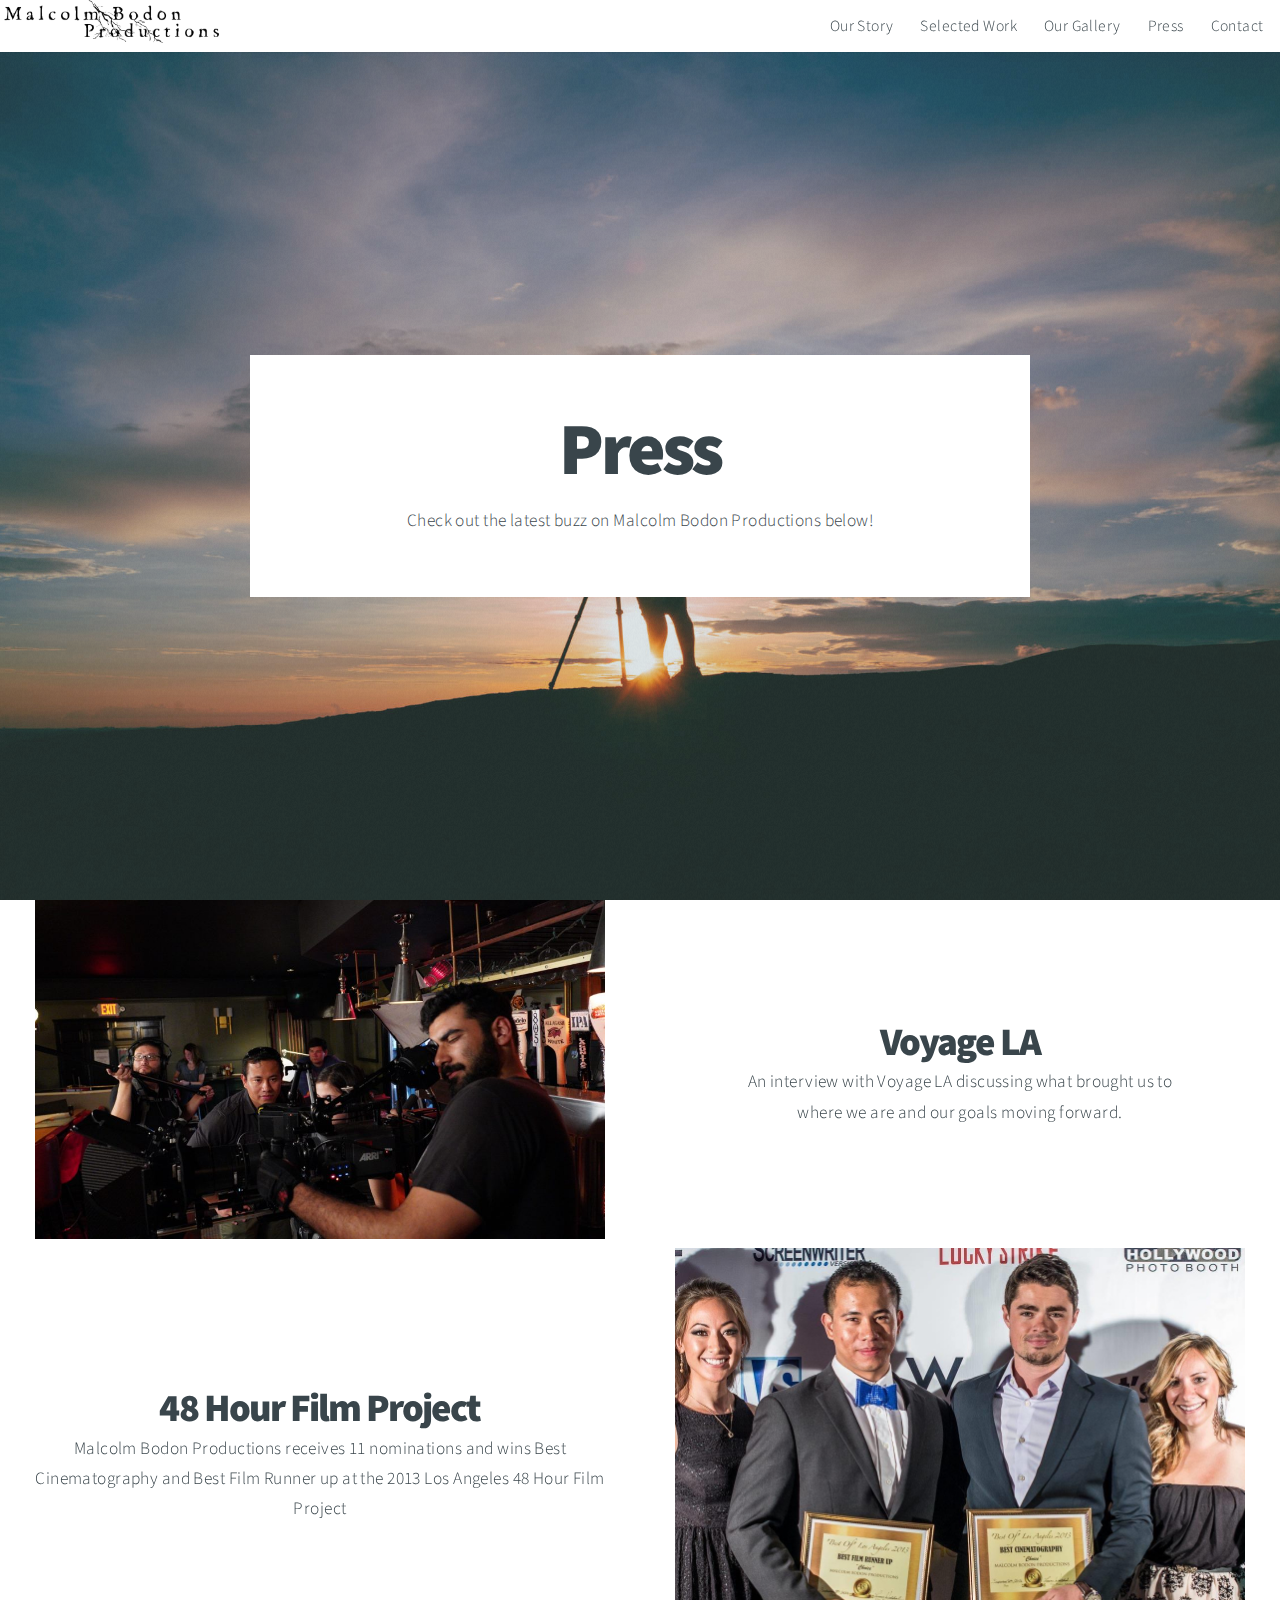
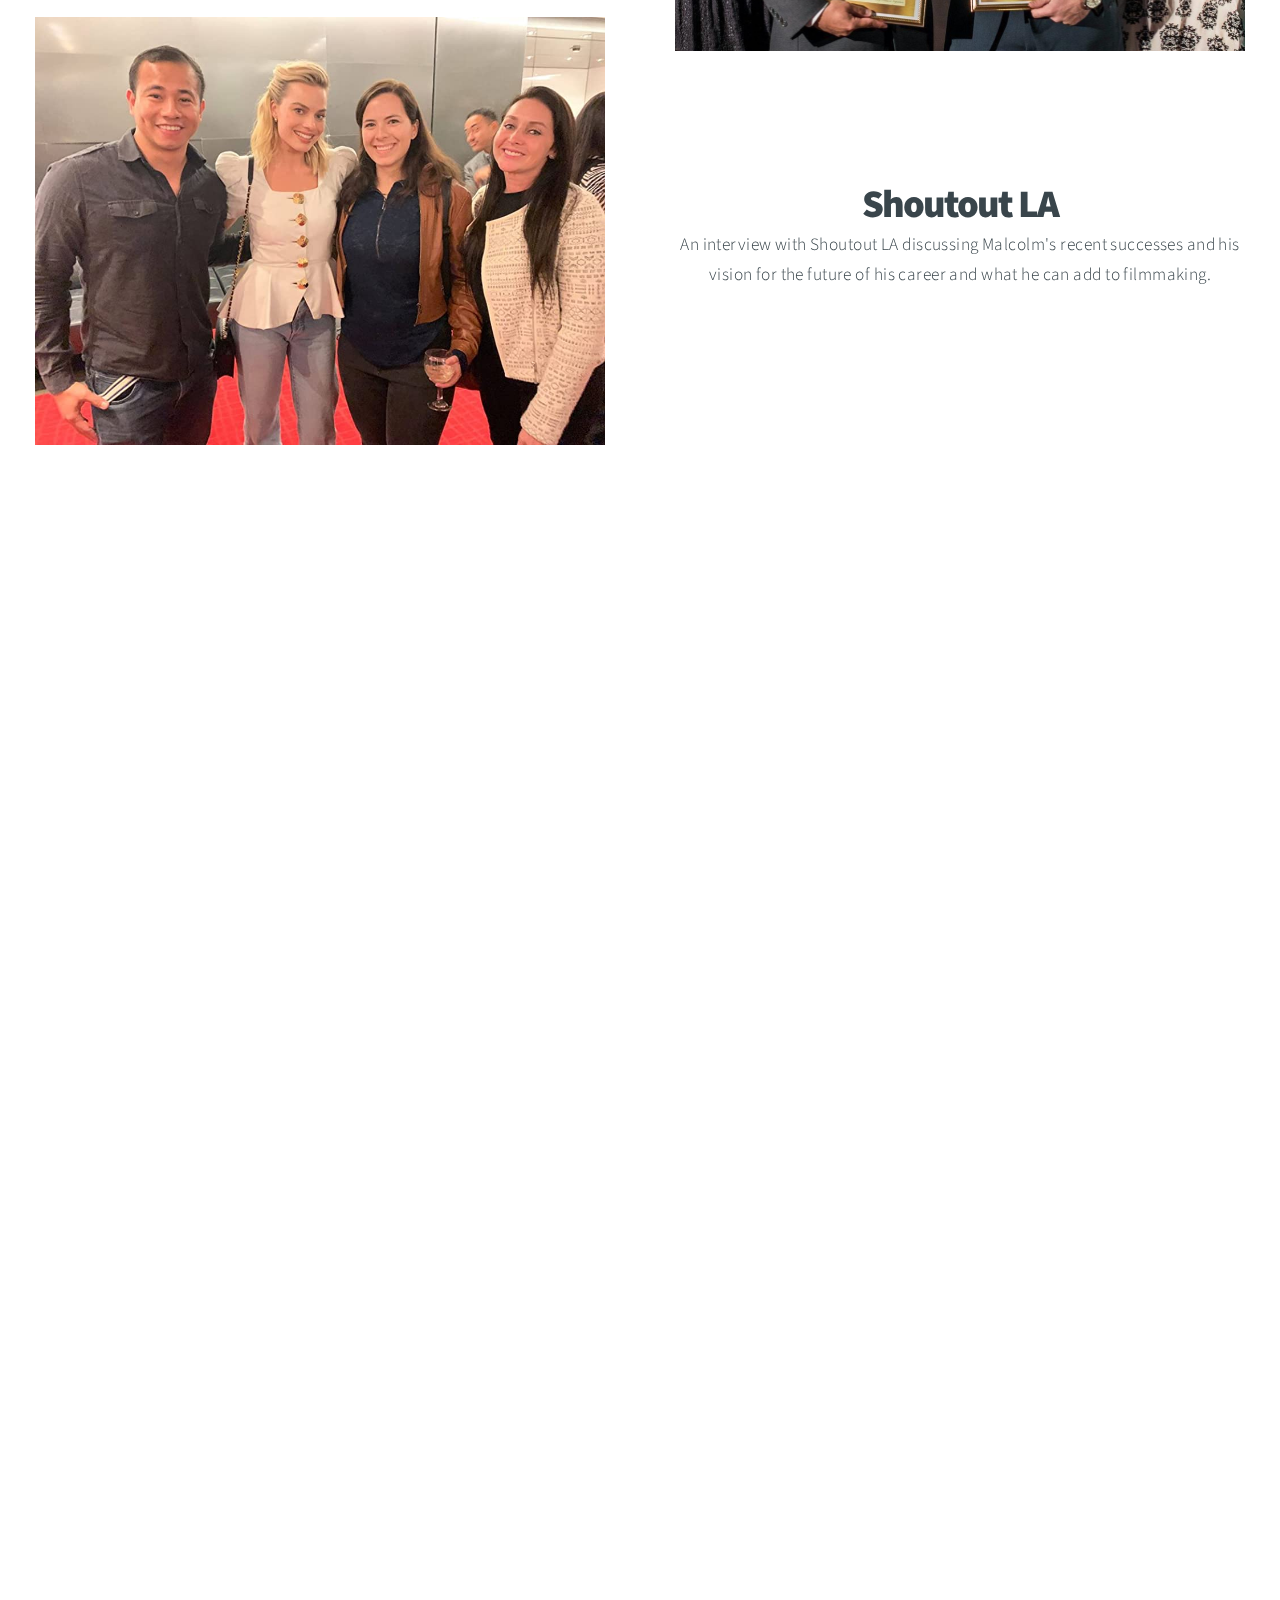
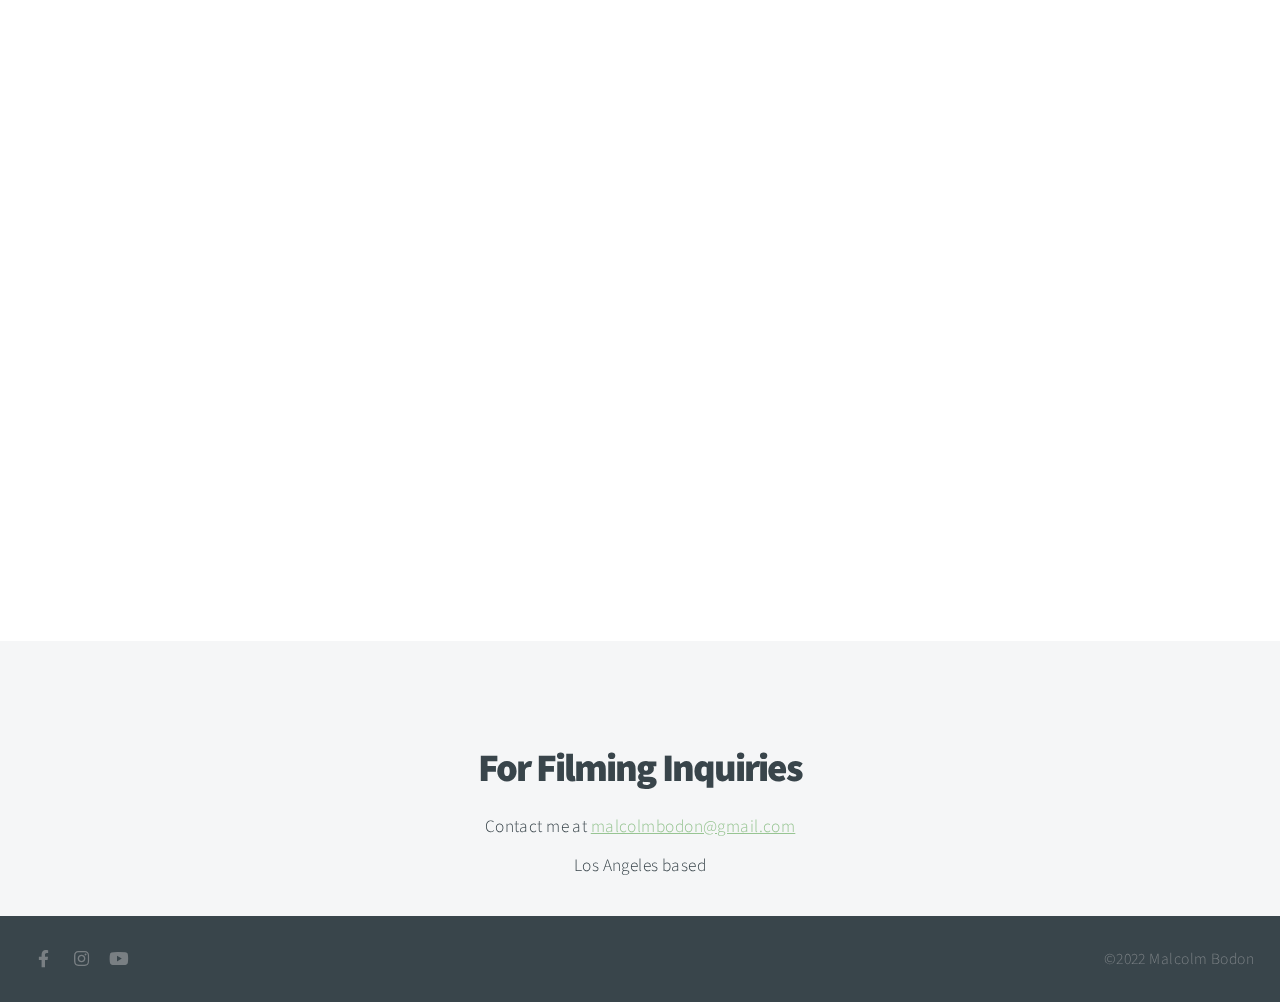
==== press.html @ 72ac18ab "press page setup" ====
<!DOCTYPE html>
<html lang="en">
<head>
    <title>Malcolm Bodon</title>
    <link rel="icon" type="image/x-icon" href="images/favicon.png">
    <meta charset="UTF-8">
    <meta http-equiv="X-UA-Compatible" content="IE=edge">
    <meta name="viewport" content="width=device-width, initial-scale=1.0">
    <link rel="stylesheet" href="assets/css/main.css" />
    <noscript><link rel="stylesheet" href="assets/css/noscript.css" /></noscript>
</head>
<body class="is-preload">

    <!-- Header -->
        <header id="header">
            <img src="images/mjbproductions.webp" alt="">
            <nav>
                <ul>
                    <!-- <li><a href="#intro">Intro</a></li> -->
                    <li><a href="#one">Our Story</a></li>
                    <li><a href="#work">Selected Work</a></li>
                    <li><a href="#two">Our Gallery</a></li>
                    <li><a href="press.html">Press</a></li>
                    <li><a href="#contact">Contact</a></li>
                </ul>
            </nav>
        </header>

    <!-- Intro -->
        <section id="intro" class="main style1 dark fullscreen">
            <div class="content box style2">
                <header>
                    <h2>Press</h2>
                </header>				
                <p>
                    Check out the latest buzz on Malcolm Bodon Productions below!
                </p>
            </div>
            <!-- <a href="#work" class="button style2 down anchored">Next</a> -->
        </section>

    <!-- One -->
        <section id="press">
            <div class="pressitem">
                <div class="pressleft">
                    <a href="http://voyagela.com/interview/meet-malcolm-bodon-malcolm-bodon-productions-glendale/"><img src="images/voyagela.jpg" alt=""></a>
                </div>
                <div class="pressright">
                    <h2><a href="http://voyagela.com/interview/meet-malcolm-bodon-malcolm-bodon-productions-glendale/">
                        Voyage LA
                    </a></h2>

                    An interview with Voyage LA discussing what brought us to<br>
                     where we are and our goals moving forward.
                </div>
            </div>

            <div class="pressitem">
                <div class="pressleft">
                    <h2><a href="https://www.48hourfilm.com/en/los-angeles-ca/48hfp/2013">
                        48 Hour Film Project
                    </a></h2>

                    Malcolm Bodon Productions receives 11 nominations and wins Best Cinematography
                     and Best Film Runner up at the 2013 Los Angeles 48 Hour Film Project
                </div>
                <div class="pressright cine">
                    <a href="https://www.48hourfilm.com/en/los-angeles-ca/48hfp/2013"><img src="images/bestcine03.jpg" alt=""></a>
                </div>
            </div>

            <div class="pressitem">
                <div class="pressleft">
                    <a href="https://shoutoutla.com/meet-malcolm-bodon-producer-director/"><img src="images/malcolmrobbie.jpg" alt=""></a>
                </div>
                <div class="pressright">
                    <h2><a href="https://shoutoutla.com/meet-malcolm-bodon-producer-director/">
                        Shoutout LA
                    </a></h2>

                    An interview with Shoutout LA discussing Malcolm's recent successes and his vision for the future of his career and what he can add to filmmaking.
                </div>
            </div>

        </section>



        <!-- <section id="one" class="main style2 right dark fullscreen">


            <div class="content box style2">
                <header>
                    <a href="http://voyagela.com/interview/meet-malcolm-bodon-malcolm-bodon-productions-glendale/"><h2>Voyage LA</h2></a>
                </header>				
                <p>
                    An interview with Voyage LA
                    discussing what brought us to
                    where we are and our goals
                    moving forward.
                </p>
                <a href="http://voyagela.com/interview/meet-malcolm-bodon-malcolm-bodon-productions-glendale/"><img src="images/voyagela.jpg" alt=""></a>
            </div> -->

            
            <!-- <a href="#work" class="button style2 down anchored">Next</a> -->


            <!-- <a href="#contact" class="button style2 down anchored">Next</a> -->
<!-- 
        </section> -->





    <!-- Work -->
        <section id="work" class="main style3 dark primary">
            <div class="content">
                <header>
                    <h2>Selected Work</h2>
                </header>

                <!-- Gallery  -->
                    <div class="gallery">
                        <article class="from-left">								
                            <a href="images/fulls/01.jpg" class="image fit"><img src="images/thumbs/pchthumb2.jpg" title="Vel Venenatis Cep" alt="" /></a>
                        </article>

                        <article class="from-right">
                            <a href="images/fulls/02.jpg" class="image fit"><img src="images/thumbs/disrespectthumb2.jpg" title="Pellentesque at" alt="" /></a>
                        </article>

                        <article class="from-left">
                            <a href="images/fulls/03.jpg" class="image fit"><img src="images/thumbs/doritosthumb.jpg" title="Cep Aenean" alt="" /></a>
                        </article>

                        <article class="from-right">
                            <a href="images/fulls/04.jpg" class="image fit"><img src="images/thumbs/48hoursthumb.jpg" title="Augue ut" alt="" /></a>
                        </article>
                        
                        <article class="from-left">
                            <a href="images/fulls/05.jpg" class="image fit"><img src="images/thumbs/realestatethumb.jpg" title="Sit porttitor magna" alt="" /></a>
                        </article>

                        <article class="from-right">
                            <a href="images/fulls/06.jpg" class="image fit"><img src="images/thumbs/thomasthumb.jpg" title="Nibh ut" alt="" /></a>
                        </article>
                    </div>

            </div>
        </section>


        <!-- Two -->
        <section id="two" class="main style2 left dark fullscreen">
            <div class="content box style2">
                <header>
                    <h2>Our Production</h2>
                </header>
                <p>Lorem ipsum dolor sit amet et sapien sed elementum egestas dolore condimentum.
                Fusce blandit ultrices sapien, in accumsan orci rhoncus eu. Sed sodales venenatis arcu,
                id varius justo euismod in. Curabitur egestas consectetur magna.</p>
            </div>
            <!-- <a href="#contact" class="button style2 down anchored">Next</a> -->
        </section>

    <!-- Contact -->
        <section id="contact" class="main style3 secondary">
            <div class="content">
                <header>
                    <h2>For Filming Inquiries</h2>
                    <p>Contact me at <a href="mailto:malcolmbodon@gmail.com">malcolmbodon@gmail.com</a></p>
                    Los Angeles based
                </header>




                <!-- <div class="box">
                    <form method="post" action="#">
                        <div class="fields">
                            <div class="field half"><input type="text" name="name" placeholder="Name" /></div>
                            <div class="field half"><input type="email" name="email" placeholder="Email" /></div>
                            <div class="field"><textarea name="message" placeholder="Message" rows="6"></textarea></div>
                        </div>
                        <ul class="actions special">
                            <li><input type="submit" value="Send Message" /></li>
                        </ul>
                    </form>
                </div> -->



            </div>
        </section>

    <!-- Footer -->
        <footer id="footer">

            <!-- Icons -->
                <ul class="icons">
                    <li><a href="https://www.facebook.com/MalcolmBodonProductions/?eid=ARCczdDmvry6tnlQX-qGJ8RZg99EtWDTx_mjXSnYYWXv8owt_AMMhQdPFVvLo8wcRKx9JN3io4I1MgIs&timeline_context_item_type=intro_card_work&timeline_context_item_source=39705568&fref=tag" class="icon brands fa-facebook-f"><span class="label">Facebook</span></a></li>
                    <li><a href="https://www.instagram.com/malcolmbodon/" class="icon brands fa-instagram"><span class="label">Instagram</span></a></li>
                    <li><a href="https://www.youtube.com/malcolmbodon" class="icon brands fa-youtube"><span class="label">Youtube</span></a></li>
                
                    <!-- <li><a href="#" class="icon brands fa-twitter"><span class="label">Twitter</span></a></li>
                    <li><a href="#" class="icon brands fa-linkedin-in"><span class="label">LinkedIn</span></a></li> -->
                </ul>

            <!-- Menu -->
                <ul class="menu">
                    <li>&copy;2022 Malcolm Bodon</li>
                </ul>

        </footer>

    <!-- Scripts -->
        <script src="assets/js/jquery.min.js"></script>
        <script src="assets/js/jquery.poptrox.min.js"></script>
        <script src="assets/js/jquery.scrolly.min.js"></script>
        <script src="assets/js/jquery.scrollex.min.js"></script>
        <script src="assets/js/browser.min.js"></script>
        <script src="assets/js/breakpoints.min.js"></script>
        <script src="assets/js/util.js"></script>
        <script src="assets/js/main.js"></script>

</body>
</html>
---- assets/css/main.css ----
@import url("https://fonts.googleapis.com/css?family=Source+Sans+Pro:300,900");
@import url("fontawesome-all.min.css");


html, body, div, span, applet, object,
iframe, h1, h2, h3, h4, h5, h6, p, blockquote,
pre, a, abbr, acronym, address, big, cite,
code, del, dfn, em, img, ins, kbd, q, s, samp,
small, strike, strong, sub, sup, tt, var, b,
u, i, center, dl, dt, dd, ol, ul, li, fieldset,
form, label, legend, table, caption, tbody,
tfoot, thead, tr, th, td, article, aside,
canvas, details, embed, figure, figcaption,
footer, header, hgroup, menu, nav, output, ruby,
section, summary, time, mark, audio, video {
	margin: 0;
	padding: 0;
	border: 0;
	font-size: 100%;
	font: inherit;
	vertical-align: baseline;}

article, aside, details, figcaption, figure,
footer, header, hgroup, menu, nav, section {
	display: block;}

body {
	line-height: 1;
}

ol, ul {
	list-style: none;
}

blockquote, q {
	quotes: none;
}

	blockquote:before, blockquote:after, q:before, q:after {
		content: '';
		content: none;
	}

table {
	border-collapse: collapse;
	border-spacing: 0;
}

body {
	-webkit-text-size-adjust: none;
}

mark {
	background-color: transparent;
	color: inherit;
}

input::-moz-focus-inner {
	border: 0;
	padding: 0;
}

input, select, textarea {
	-moz-appearance: none;
	-webkit-appearance: none;
	-ms-appearance: none;
	appearance: none;
}

/* Basic */

	@-ms-viewport {
		width: device-width;
	}

	html {
		height: 100%;
	}

	html {
		box-sizing: border-box;
	}

	*, *:before, *:after {
		box-sizing: inherit;
	}

	body {
		background: #ffffff;
		height: 100%;
		min-width: 320px;
	}

		body.is-preload *, body.is-preload *:before, body.is-preload *:after {
			-moz-animation: none !important;
			-webkit-animation: none !important;
			-ms-animation: none !important;
			animation: none !important;
			-moz-transition: none !important;
			-webkit-transition: none !important;
			-ms-transition: none !important;
			transition: none !important;
		}

/* Spinner */

	@-moz-keyframes spinner-rotate {
		0% {
			-moz-transform: scale(1) rotate(0deg);
			-webkit-transform: scale(1) rotate(0deg);
			-ms-transform: scale(1) rotate(0deg);
			transform: scale(1) rotate(0deg);
		}

		100% {
			-moz-transform: scale(1) rotate(360deg);
			-webkit-transform: scale(1) rotate(360deg);
			-ms-transform: scale(1) rotate(360deg);
			transform: scale(1) rotate(360deg);
		}
	}

	@-webkit-keyframes spinner-rotate {
		0% {
			-moz-transform: scale(1) rotate(0deg);
			-webkit-transform: scale(1) rotate(0deg);
			-ms-transform: scale(1) rotate(0deg);
			transform: scale(1) rotate(0deg);
		}

		100% {
			-moz-transform: scale(1) rotate(360deg);
			-webkit-transform: scale(1) rotate(360deg);
			-ms-transform: scale(1) rotate(360deg);
			transform: scale(1) rotate(360deg);
		}
	}

	@-ms-keyframes spinner-rotate {
		0% {
			-moz-transform: scale(1) rotate(0deg);
			-webkit-transform: scale(1) rotate(0deg);
			-ms-transform: scale(1) rotate(0deg);
			transform: scale(1) rotate(0deg);
		}

		100% {
			-moz-transform: scale(1) rotate(360deg);
			-webkit-transform: scale(1) rotate(360deg);
			-ms-transform: scale(1) rotate(360deg);
			transform: scale(1) rotate(360deg);
		}
	}

	@keyframes spinner-rotate {
		0% {
			-moz-transform: scale(1) rotate(0deg);
			-webkit-transform: scale(1) rotate(0deg);
			-ms-transform: scale(1) rotate(0deg);
			transform: scale(1) rotate(0deg);
		}

		100% {
			-moz-transform: scale(1) rotate(360deg);
			-webkit-transform: scale(1) rotate(360deg);
			-ms-transform: scale(1) rotate(360deg);
			transform: scale(1) rotate(360deg);
		}
	}

/* Loader */

	@-moz-keyframes spinner-show {
		0% {
			opacity: 0;
		}

		100% {
			opacity: 1;
		}
	}

	@-webkit-keyframes spinner-show {
		0% {
			opacity: 0;
		}

		100% {
			opacity: 1;
		}
	}

	@-ms-keyframes spinner-show {
		0% {
			opacity: 0;
		}

		100% {
			opacity: 1;
		}
	}

	@keyframes spinner-show {
		0% {
			opacity: 0;
		}

		100% {
			opacity: 1;
		}
	}

	@-moz-keyframes spinner-hide {
		0% {
			-moz-transform: scale(1) rotate(0deg);
			-webkit-transform: scale(1) rotate(0deg);
			-ms-transform: scale(1) rotate(0deg);
			transform: scale(1) rotate(0deg);
			color: #e5e6e7;
			z-index: 100001;
		}

		99% {
			-moz-transform: scale(0.5) rotate(360deg);
			-webkit-transform: scale(0.5) rotate(360deg);
			-ms-transform: scale(0.5) rotate(360deg);
			transform: scale(0.5) rotate(360deg);
			color: #e5e6e7;
			z-index: 100001;
		}

		100% {
			-moz-transform: scale(0.5) rotate(360deg);
			-webkit-transform: scale(0.5) rotate(360deg);
			-ms-transform: scale(0.5) rotate(360deg);
			transform: scale(0.5) rotate(360deg);
			color: #e5e6e7;
			z-index: -1;
		}
	}

	@-webkit-keyframes spinner-hide {
		0% {
			-moz-transform: scale(1) rotate(0deg);
			-webkit-transform: scale(1) rotate(0deg);
			-ms-transform: scale(1) rotate(0deg);
			transform: scale(1) rotate(0deg);
			color: #e5e6e7;
			z-index: 100001;
		}

		99% {
			-moz-transform: scale(0.5) rotate(360deg);
			-webkit-transform: scale(0.5) rotate(360deg);
			-ms-transform: scale(0.5) rotate(360deg);
			transform: scale(0.5) rotate(360deg);
			color: #e5e6e7;
			z-index: 100001;
		}

		100% {
			-moz-transform: scale(0.5) rotate(360deg);
			-webkit-transform: scale(0.5) rotate(360deg);
			-ms-transform: scale(0.5) rotate(360deg);
			transform: scale(0.5) rotate(360deg);
			color: #e5e6e7;
			z-index: -1;
		}
	}

	@-ms-keyframes spinner-hide {
		0% {
			-moz-transform: scale(1) rotate(0deg);
			-webkit-transform: scale(1) rotate(0deg);
			-ms-transform: scale(1) rotate(0deg);
			transform: scale(1) rotate(0deg);
			color: #e5e6e7;
			z-index: 100001;
		}

		99% {
			-moz-transform: scale(0.5) rotate(360deg);
			-webkit-transform: scale(0.5) rotate(360deg);
			-ms-transform: scale(0.5) rotate(360deg);
			transform: scale(0.5) rotate(360deg);
			color: #e5e6e7;
			z-index: 100001;
		}

		100% {
			-moz-transform: scale(0.5) rotate(360deg);
			-webkit-transform: scale(0.5) rotate(360deg);
			-ms-transform: scale(0.5) rotate(360deg);
			transform: scale(0.5) rotate(360deg);
			color: #e5e6e7;
			z-index: -1;
		}
	}

	@keyframes spinner-hide {
		0% {
			-moz-transform: scale(1) rotate(0deg);
			-webkit-transform: scale(1) rotate(0deg);
			-ms-transform: scale(1) rotate(0deg);
			transform: scale(1) rotate(0deg);
			color: #e5e6e7;
			z-index: 100001;
		}

		99% {
			-moz-transform: scale(0.5) rotate(360deg);
			-webkit-transform: scale(0.5) rotate(360deg);
			-ms-transform: scale(0.5) rotate(360deg);
			transform: scale(0.5) rotate(360deg);
			color: #e5e6e7;
			z-index: 100001;
		}

		100% {
			-moz-transform: scale(0.5) rotate(360deg);
			-webkit-transform: scale(0.5) rotate(360deg);
			-ms-transform: scale(0.5) rotate(360deg);
			transform: scale(0.5) rotate(360deg);
			color: #e5e6e7;
			z-index: -1;
		}
	}

	@-moz-keyframes overlay-hide {
		0% {
			opacity: 1;
			z-index: 100000;
		}

		15% {
			opacity: 1;
			z-index: 100000;
		}

		99% {
			opacity: 0;
			z-index: 100000;
		}

		100% {
			opacity: 0;
			z-index: -1;
		}
	}

	@-webkit-keyframes overlay-hide {
		0% {
			opacity: 1;
			z-index: 100000;
		}

		15% {
			opacity: 1;
			z-index: 100000;
		}

		99% {
			opacity: 0;
			z-index: 100000;
		}

		100% {
			opacity: 0;
			z-index: -1;
		}
	}

	@-ms-keyframes overlay-hide {
		0% {
			opacity: 1;
			z-index: 100000;
		}

		15% {
			opacity: 1;
			z-index: 100000;
		}

		99% {
			opacity: 0;
			z-index: 100000;
		}

		100% {
			opacity: 0;
			z-index: -1;
		}
	}

	@keyframes overlay-hide {
		0% {
			opacity: 1;
			z-index: 100000;
		}

		15% {
			opacity: 1;
			z-index: 100000;
		}

		99% {
			opacity: 0;
			z-index: 100000;
		}

		100% {
			opacity: 0;
			z-index: -1;
		}
	}

	body {
		text-decoration: none;
	}

		body:before {
			-moz-animation: spinner-show 1.5s 1 0.25s ease forwards, spinner-hide 0.25s ease-in-out forwards !important;
			-webkit-animation: spinner-show 1.5s 1 0.25s ease forwards, spinner-hide 0.25s ease-in-out forwards !important;
			-ms-animation: spinner-show 1.5s 1 0.25s ease forwards, spinner-hide 0.25s ease-in-out forwards !important;
			animation: spinner-show 1.5s 1 0.25s ease forwards, spinner-hide 0.25s ease-in-out forwards !important;
			-moz-transform-origin: 50% 50%;
			-webkit-transform-origin: 50% 50%;
			-ms-transform-origin: 50% 50%;
			transform-origin: 50% 50%;
			-moz-osx-font-smoothing: grayscale;
			-webkit-font-smoothing: antialiased;
			font-family: FontAwesome;
			font-style: normal;
			font-weight: normal;
			text-transform: none !important;
			color: #e5e6e7;
			content: '\f1ce';
			cursor: default;
			display: block;
			font-size: 2em;
			height: 2em;
			left: 50%;
			line-height: 2em;
			margin: -1em 0 0 -1em;
			opacity: 0;
			position: fixed;
			text-align: center;
			top: 50%;
			width: 2em;
			z-index: -1;
		}

		body:after {
			-moz-animation: overlay-hide 1.5s ease-in forwards !important;
			-webkit-animation: overlay-hide 1.5s ease-in forwards !important;
			-ms-animation: overlay-hide 1.5s ease-in forwards !important;
			animation: overlay-hide 1.5s ease-in forwards !important;
			background: #ffffff;
			content: '';
			display: block;
			height: 100%;
			left: 0;
			opacity: 0;
			position: fixed;
			top: 0;
			width: 100%;
			z-index: -1;
		}

		body.is-preload:before {
			-moz-animation: spinner-show 1.5s 1 0.25s ease forwards, spinner-rotate 0.75s infinite linear !important;
			-webkit-animation: spinner-show 1.5s 1 0.25s ease forwards, spinner-rotate 0.75s infinite linear !important;
			-ms-animation: spinner-show 1.5s 1 0.25s ease forwards, spinner-rotate 0.75s infinite linear !important;
			animation: spinner-show 1.5s 1 0.25s ease forwards, spinner-rotate 0.75s infinite linear !important;
			z-index: 100001;
		}

		body.is-preload:after {
			-moz-animation: none !important;
			-webkit-animation: none !important;
			-ms-animation: none !important;
			animation: none !important;
			opacity: 1;
			z-index: 100000;
		}

	@media (-webkit-min-device-pixel-ratio: 2) {

		body:before {
			line-height: 2.025em;
		}

	}

/* Type */

	body, input, textarea, select {
		font-family: "Source Sans Pro", "sans-serif";
		font-weight: 300;
		font-size: 18pt;
		line-height: 1.75em;
		color: #39454b;
		letter-spacing: 0.025em;
	}

		@media screen and (max-width: 1920px) {

			body, input, textarea, select {
				font-size: 17pt;
			}

		}

		@media screen and (max-width: 1680px) {

			body, input, textarea, select {
				font-size: 15pt;
			}

		}

		@media screen and (max-width: 1280px) {

			body, input, textarea, select {
				font-size: 13pt;
			}

		}

		@media screen and (max-width: 1000px) {

			body, input, textarea, select {
				font-size: 13pt;
			}

		}

		@media screen and (max-width: 736px) {

			body, input, textarea, select {
				font-size: 12pt;
				line-height: 1.5em;
			}

		}

	h1, h2, h3, h4, h5, h6 {
		font-weight: 900;
		color: inherit;
		letter-spacing: -0.0325em;
	}

		h1 a, h2 a, h3 a, h4 a, h5 a, h6 a {
			color: inherit;
			text-decoration: none;
		}

	h2 {
		font-size: 2.25em;
		line-height: 1.25em;
		letter-spacing: -0.05em;
	}

	@media screen and (max-width: 736px) {

		h2 {
			font-size: 1.5em;
		}

	}

	strong, b {
		font-weight: 900;
		color: inherit;
	}

	em, i {
		font-style: italic;
	}

	a {
		-moz-transition: color 0.2s ease-in-out;
		-webkit-transition: color 0.2s ease-in-out;
		-ms-transition: color 0.2s ease-in-out;
		transition: color 0.2s ease-in-out;
		color: #98c593;
	}

	sub {
		position: relative;
		top: 0.5em;
		font-size: 0.8em;
	}

	sup {
		position: relative;
		top: -0.5em;
		font-size: 0.8em;
	}

	hr {
		border: 0;
		border-top: solid 1px #e5e6e7;
	}

	blockquote {
		border-left: solid 0.5em #e5e6e7;
		padding: 1em 0 1em 2em;
		font-style: italic;
	}

	p, ul, ol, dl, table {
		margin-bottom: 1em;
	}

/* Box */

	.box {
		background: #ffffff;
		color: #39454b;
		padding: 2em;
	}

		.box > :last-child {
			margin-bottom: 0;
		}

		.box.style2 {
			padding: 3.5em 2.5em 3.5em 2.5em;
		}

		@media screen and (max-width: 736px) {

			.box {
				padding: 1em;
			}

				.box.style2 {
					padding: 1.5em 1.25em 1.5em 1.25em;
					background-color: rgba(255, 255, 255, 0.9);
				}

		}

/* Button */

	input[type="button"],
	input[type="submit"],
	input[type="reset"],
	.button,
	button {
		-moz-appearance: none;
		-webkit-appearance: none;
		-ms-appearance: none;
		appearance: none;
		-moz-transition: background-color 0.2s ease-in-out;
		-webkit-transition: background-color 0.2s ease-in-out;
		-ms-transition: background-color 0.2s ease-in-out;
		transition: background-color 0.2s ease-in-out;
		background-color: #98c593;
		border: 0;
		border-radius: 3.5em;
		color: #ffffff;
		cursor: pointer;
		display: inline-block;
		height: 3.5em;
		line-height: 3.5em;
		outline: 0;
		padding: 0 2em 0 2em;
		position: relative;
		text-align: center;
		text-decoration: none;
	}

		input[type="button"].down,
		input[type="submit"].down,
		input[type="reset"].down,
		.button.down,
		button.down {
			width: 5em;
			height: 5em;
			line-height: 4.5em;
			padding: 0;
			background-image: url("images/dark-arrow.svg");
			background-position: center center;
			background-repeat: no-repeat;
			text-indent: -10em;
			overflow: hidden;
		}

			input[type="button"].down.anchored,
			input[type="submit"].down.anchored,
			input[type="reset"].down.anchored,
			.button.down.anchored,
			button.down.anchored {
				bottom: 0;
				border-bottom: 0;
				border-radius: 3em 3em 0 0;
				height: 4.5em;
				margin-left: -2.5em;
			}

		input[type="button"].anchored,
		input[type="submit"].anchored,
		input[type="reset"].anchored,
		.button.anchored,
		button.anchored {
			position: absolute;
			left: 50%;
		}

		input[type="button"]:hover,
		input[type="submit"]:hover,
		input[type="reset"]:hover,
		.button:hover,
		button:hover {
			background-color: #a8cea4;
		}

		input[type="button"]:active,
		input[type="submit"]:active,
		input[type="reset"]:active,
		.button:active,
		button:active {
			background-color: #88bc82;
		}

		input[type="button"].style2,
		input[type="submit"].style2,
		input[type="reset"].style2,
		.button.style2,
		button.style2 {
			background-color: transparent;
			border: solid 2px #e5e6e7;
			color: inherit;
		}

			input[type="button"].style2:hover,
			input[type="submit"].style2:hover,
			input[type="reset"].style2:hover,
			.button.style2:hover,
			button.style2:hover {
				background-color: rgba(229, 230, 231, 0.25);
			}

			input[type="button"].style2:active,
			input[type="submit"].style2:active,
			input[type="reset"].style2:active,
			.button.style2:active,
			button.style2:active {
				background-color: rgba(229, 230, 231, 0.375);
			}

			input[type="button"].style2.down,
			input[type="submit"].style2.down,
			input[type="reset"].style2.down,
			.button.style2.down,
			button.style2.down {
				background-image: url("images/arrow.svg");
			}

/* Form */

	form {
		margin: 0 0 2em 0;
	}

		form > :last-child {
			margin-bottom: 0;
		}

		form > .fields {
			display: -moz-flex;
			display: -webkit-flex;
			display: -ms-flex;
			display: flex;
			-moz-flex-wrap: wrap;
			-webkit-flex-wrap: wrap;
			-ms-flex-wrap: wrap;
			flex-wrap: wrap;
			width: calc(100% + 3em);
			margin: -1.5em 0 2em -1.5em;
		}

			form > .fields > .field {
				-moz-flex-grow: 0;
				-webkit-flex-grow: 0;
				-ms-flex-grow: 0;
				flex-grow: 0;
				-moz-flex-shrink: 0;
				-webkit-flex-shrink: 0;
				-ms-flex-shrink: 0;
				flex-shrink: 0;
				padding: 1.5em 0 0 1.5em;
				width: calc(100% - 1.5em);
			}

				form > .fields > .field.half {
					width: calc(50% - 0.75em);
				}

				form > .fields > .field.third {
					width: calc(100%/3 - 0.5em);
				}

				form > .fields > .field.quarter {
					width: calc(25% - 0.375em);
				}

		@media screen and (max-width: 480px) {

			form > .fields {
				width: calc(100% + 2em);
				margin: -1em 0 2em -1em;
			}

				form > .fields > .field {
					padding: 1em 0 0 1em;
					width: calc(100% - 1em);
				}

					form > .fields > .field.half {
						width: calc(100% - 1em);
					}

					form > .fields > .field.third {
						width: calc(100% - 1em);
					}

					form > .fields > .field.quarter {
						width: calc(100% - 1em);
					}

		}

	label {
		display: block;
	}

	input[type="text"],
	input[type="password"],
	input[type="email"],
	input[type="tel"],
	input[type="search"],
	input[type="url"],
	select,
	textarea {
		-moz-appearance: none;
		-webkit-appearance: none;
		-ms-appearance: none;
		appearance: none;
		-moz-transition: border-color 0.2s ease-in-out, color 0.2s ease-in-out;
		-webkit-transition: border-color 0.2s ease-in-out, color 0.2s ease-in-out;
		-ms-transition: border-color 0.2s ease-in-out, color 0.2s ease-in-out;
		transition: border-color 0.2s ease-in-out, color 0.2s ease-in-out;
		color: #39454b;
		display: block;
		width: 100%;
		padding: 0.65em 0.75em;
		background: none;
		border: solid 2px #e5e6e7;
		color: inherit;
		border-radius: 0.5em;
		outline: none;
	}

		input[type="text"]:focus,
		input[type="password"]:focus,
		input[type="email"]:focus,
		input[type="tel"]:focus,
		input[type="search"]:focus,
		input[type="url"]:focus,
		select:focus,
		textarea:focus {
			border-color: #9ac8e9;
		}

	input[type="text"],
	input[type="password"],
	input[type="email"],
	input[type="tel"],
	input[type="search"],
	input[type="url"],
	select {
		line-height: 1.35em;
	}

	textarea {
		min-height: 8em;
	}

	::-moz-focus-inner {
		border: 0;
	}

	::-webkit-input-placeholder {
		opacity: 0.375;
	}

	:-moz-placeholder {
		opacity: 0.375;
	}

	::-moz-placeholder {
		opacity: 0.375;
	}

	:-ms-input-placeholder {
		opacity: 0.375;
	}

/* Icon */

	.icon {
		text-decoration: none;
		position: relative;
		text-decoration: none;
	}

		.icon:before {
			-moz-osx-font-smoothing: grayscale;
			-webkit-font-smoothing: antialiased;
			display: inline-block;
			font-style: normal;
			font-variant: normal;
			text-rendering: auto;
			line-height: 1;
			text-transform: none !important;
			font-family: 'Font Awesome 5 Free';
			font-weight: 400;
		}

		.icon:before {
			line-height: inherit;
		}

		.icon > .label {
			display: none;
		}

		.icon.solid:before {
			font-weight: 900;
		}

		.icon.brands:before {
			font-family: 'Font Awesome 5 Brands';
		}

/* Image */

	.image {
		position: relative;
		display: inline-block;
	}

		.image:before {
			content: '';
			position: absolute;
			left: 0;
			top: 0;
			width: 100%;
			height: 100%;
			background: url("images/overlay.png");
		}

		.image img {
			display: block;
			width: 100%;
		}

		.image.featured {
			display: block;
			width: 100%;
			margin: 0 0 2em 0;
		}

		.image.fit {
			display: block;
			width: 100%;
		}

		.image.left {
			float: left;
			margin: 0 2em 2em 0;
		}

		.image.centered {
			display: block;
			margin: 0 0 2em 0;
		}

			.image.centered img {
				margin: 0 auto;
				width: auto;
			}

/* List */

	ul.default {
		list-style: disc;
		padding-left: 1em;
	}

		ul.default li {
			padding-left: 0.5em;
		}

	ul.menu {
		cursor: default;
	}

		ul.menu li {
			display: inline-block;
			line-height: 1em;
			border-left: solid 1px #e5e6e7;
			padding: 0 0 0 0.5em;
			margin: 0 0 0 0.5em;
		}

			ul.menu li:first-child {
				border-left: 0;
				padding-left: 0;
				margin-left: 0;
			}

	ol.default {
		list-style: decimal;
		padding-left: 1.25em;
	}

		ol.default li {
			padding-left: 0.25em;
		}

/* Actions */

	ul.actions {
		display: -moz-flex;
		display: -webkit-flex;
		display: -ms-flex;
		display: flex;
		cursor: default;
		list-style: none;
		margin-left: -1em;
		padding-left: 0;
	}

		ul.actions li {
			padding: 0 0 0 1em;
			vertical-align: middle;
		}

		ul.actions.special {
			-moz-justify-content: center;
			-webkit-justify-content: center;
			-ms-justify-content: center;
			justify-content: center;
			width: 100%;
			margin-left: 0;
		}

			ul.actions.special li:first-child {
				padding-left: 0;
			}

		ul.actions.stacked {
			-moz-flex-direction: column;
			-webkit-flex-direction: column;
			-ms-flex-direction: column;
			flex-direction: column;
			margin-left: 0;
		}

			ul.actions.stacked li {
				padding: 1.3em 0 0 0;
			}

				ul.actions.stacked li:first-child {
					padding-top: 0;
				}

		ul.actions.fit {
			width: calc(100% + 1em);
		}

			ul.actions.fit li {
				-moz-flex-grow: 1;
				-webkit-flex-grow: 1;
				-ms-flex-grow: 1;
				flex-grow: 1;
				-moz-flex-shrink: 1;
				-webkit-flex-shrink: 1;
				-ms-flex-shrink: 1;
				flex-shrink: 1;
				width: 100%;
			}

				ul.actions.fit li > * {
					width: 100%;
				}

			ul.actions.fit.stacked {
				width: 100%;
			}

		@media screen and (max-width: 480px) {

			ul.actions:not(.fixed) {
				-moz-flex-direction: column;
				-webkit-flex-direction: column;
				-ms-flex-direction: column;
				flex-direction: column;
				margin-left: 0;
				width: 100% !important;
			}

				ul.actions:not(.fixed) li {
					-moz-flex-grow: 1;
					-webkit-flex-grow: 1;
					-ms-flex-grow: 1;
					flex-grow: 1;
					-moz-flex-shrink: 1;
					-webkit-flex-shrink: 1;
					-ms-flex-shrink: 1;
					flex-shrink: 1;
					padding: 1em 0 0 0;
					text-align: center;
					width: 100%;
				}

					ul.actions:not(.fixed) li > * {
						width: 100%;
					}

					ul.actions:not(.fixed) li:first-child {
						padding-top: 0;
					}

					ul.actions:not(.fixed) li input[type="submit"],
					ul.actions:not(.fixed) li input[type="reset"],
					ul.actions:not(.fixed) li input[type="button"],
					ul.actions:not(.fixed) li button,
					ul.actions:not(.fixed) li .button {
						width: 100%;
					}

						ul.actions:not(.fixed) li input[type="submit"].icon:before,
						ul.actions:not(.fixed) li input[type="reset"].icon:before,
						ul.actions:not(.fixed) li input[type="button"].icon:before,
						ul.actions:not(.fixed) li button.icon:before,
						ul.actions:not(.fixed) li .button.icon:before {
							margin-left: -0.5rem;
						}

		}

/* Icons */

	ul.icons {
		cursor: default;
	}

		ul.icons li {
			display: inline-block;
		}

		ul.icons a {
			display: inline-block;
			width: 2em;
			height: 2em;
			line-height: 2em;
			text-align: center;
			border: 0;
		}

/* Sections/Article */

	header {
		margin-bottom: 1em;
	}

		header p {
			display: block;
			margin: 1em 0 0 0;
			padding: 0 0 0.5em 0;
		}

	footer {
		margin-top: 2em;
	}

/* Table */

	table {
		width: 100%;
	}

		table.default {
			width: 100%;
		}

			table.default tbody tr:nth-child(2n+2) {
				background: rgba(229, 230, 231, 0.5);
			}

			table.default td {
				padding: 0.5em 1em 0.5em 1em;
			}

			table.default th {
				text-align: left;
				font-weight: 900;
				padding: 0.5em 1em 0.5em 1em;
			}

			table.default thead {
				background: #39454b;
				color: #ffffff;
			}

			table.default tfoot {
				background: #e5e6e7;
			}

/* Poptrox */

	.poptrox-popup {
		-moz-box-sizing: content-box;
		-webkit-box-sizing: content-box;
		-ms-box-sizing: content-box;
		box-sizing: content-box;
		background: #fff;
		padding-bottom: 3em;
		box-shadow: 0 0.1em 0.15em 0 rgba(0, 0, 0, 0.15);
	}

		.poptrox-popup .loader {
			position: absolute;
			top: 50%;
			left: 50%;
			margin: -1em 0 0 -1em;
			width: 2em;
			height: 2em;
			display: block;
			font-size: 2em;
		}

			.poptrox-popup .loader:before {
				-moz-animation: spinner-rotate 0.75s infinite linear !important;
				-webkit-animation: spinner-rotate 0.75s infinite linear !important;
				-ms-animation: spinner-rotate 0.75s infinite linear !important;
				animation: spinner-rotate 0.75s infinite linear !important;
				-moz-osx-font-smoothing: grayscale;
				-webkit-font-smoothing: antialiased;
				font-family: FontAwesome;
				font-style: normal;
				font-weight: normal;
				text-transform: none !important;
				color: #e5e6e7;
				content: '\f1ce';
				cursor: default;
				display: block;
				height: 2em;
				left: 0;
				line-height: 2em;
				position: absolute;
				text-align: center;
				top: 0;
				width: 2em;
			}

		.poptrox-popup .caption {
			position: absolute;
			bottom: 0;
			left: 0;
			background: #ffffff;
			width: 100%;
			height: 3em;
			line-height: 2.8em;
			text-align: center;
			cursor: default;
			z-index: 1;
			font-size: 0.9em;
		}

		.poptrox-popup .nav-next,
		.poptrox-popup .nav-previous {
			-moz-transition: opacity 0.2s ease-in-out;
			-webkit-transition: opacity 0.2s ease-in-out;
			-ms-transition: opacity 0.2s ease-in-out;
			transition: opacity 0.2s ease-in-out;
			position: absolute;
			top: 0;
			width: 50%;
			height: 100%;
			opacity: 0;
			cursor: pointer;
			background: rgba(0, 0, 0, 0.01);
			-webkit-tap-highlight-color: rgba(255, 255, 255, 0);
		}

		.poptrox-popup .nav-next:before,
		.poptrox-popup .nav-previous:before {
			content: '';
			position: absolute;
			width: 96px;
			height: 64px;
			background: url("images/poptrox-nav.svg");
			top: calc(50% - 1.5em);
			margin: -32px 0 0 0;
		}

		.poptrox-popup:hover .nav-next,
		.poptrox-popup:hover .nav-previous {
			opacity: 0.5;
		}

		.poptrox-popup:hover .nav-next:hover,
		.poptrox-popup:hover .nav-previous:hover {
			opacity: 1.0;
		}

		.poptrox-popup .nav-previous:before {
			-moz-transform: scaleX(-1);
			-webkit-transform: scaleX(-1);
			-ms-transform: scaleX(-1);
			transform: scaleX(-1);
			-ms-filter: "FlipH";
			filter: FlipH;
		}

		.poptrox-popup .nav-next {
			right: 0;
		}

			.poptrox-popup .nav-next:before {
				right: 0;
			}

		.poptrox-popup .nav-previous {
			left: 0;
		}

			.poptrox-popup .nav-previous:before {
				left: 0;
			}

		.poptrox-popup .closer {
			-moz-transition: opacity 0.2s ease-in-out;
			-webkit-transition: opacity 0.2s ease-in-out;
			-ms-transition: opacity 0.2s ease-in-out;
			transition: opacity 0.2s ease-in-out;
			position: absolute;
			top: 0;
			right: 0;
			width: 64px;
			height: 64px;
			text-indent: -9999px;
			z-index: 2;
			opacity: 0;
			-webkit-tap-highlight-color: rgba(255, 255, 255, 0);
		}

			.poptrox-popup .closer:before {
				content: '';
				display: block;
				position: absolute;
				right: 16px;
				top: 16px;
				width: 40px;
				height: 40px;
				border-radius: 100%;
				box-shadow: inset 0 0 0 2px #fff;
				background: url("images/poptrox-closer.svg") center center;
				color: #ffffff !important;
			}

		.poptrox-popup:hover .closer {
			opacity: 0.5;
		}

			.poptrox-popup:hover .closer:hover {
				opacity: 1.0;
			}

		body.is-touch .poptrox-popup .nav-next,
		body.is-touch .poptrox-popup .nav-previous,
		body.is-touch .poptrox-popup .closer {
			opacity: 1.0 !important;
		}

		@media screen and (max-width: 736px) {

			.poptrox-popup .nav-next:before,
			.poptrox-popup .nav-previous:before {
				width: 48px;
				height: 32px;
				background-size: contain;
				margin: -16px 0 0 0;
			}

			.poptrox-popup .closer:before {
				right: 12px;
				top: 12px;
				width: 20px;
				height: 20px;
				box-shadow: inset 0 0 0 1px #fff;
				background-size: contain;
				opacity: 0.65;
			}

		}

/* Gallery */

	.gallery {
		display: -moz-flex;
		display: -webkit-flex;
		display: -ms-flex;
		display: flex;
		-moz-flex-wrap: wrap;
		-webkit-flex-wrap: wrap;
		-ms-flex-wrap: wrap;
		flex-wrap: wrap;
		width: 45em;
		max-width: 100%;
		margin: 0 auto 2em auto;
	}



		.gallery article {
			-moz-transition: -moz-transform 1s ease, opacity 1s ease;
			-webkit-transition: -webkit-transform 1s ease, opacity 1s ease;
			-ms-transition: -ms-transform 1s ease, opacity 1s ease;
			transition: transform 1s ease, opacity 1s ease;
			-moz-transform: translateX(0);
			-webkit-transform: translateX(0);
			-ms-transform: translateX(0);
			transform: translateX(0);
			width: 50%;
			position: relative;
			opacity: 1.0;
		}

			.gallery article .image {
				margin: 0;
				display: block;
			}

			.gallery article:nth-last-child(1n) {
				-moz-transition-delay: 0.05s;
				-webkit-transition-delay: 0.05s;
				-ms-transition-delay: 0.05s;
				transition-delay: 0.05s;
			}

			.gallery article:nth-last-child(2n) {
				-moz-transition-delay: 0.05s;
				-webkit-transition-delay: 0.05s;
				-ms-transition-delay: 0.05s;
				transition-delay: 0.05s;
			}

			.gallery article:nth-last-child(2n) {
				-moz-transition-delay: 0.1s;
				-webkit-transition-delay: 0.1s;
				-ms-transition-delay: 0.1s;
				transition-delay: 0.1s;
			}

			.gallery article:nth-last-child(3n) {
				-moz-transition-delay: 0.1s;
				-webkit-transition-delay: 0.1s;
				-ms-transition-delay: 0.1s;
				transition-delay: 0.1s;
			}

			.gallery article:nth-last-child(3n) {
				-moz-transition-delay: 0.15s;
				-webkit-transition-delay: 0.15s;
				-ms-transition-delay: 0.15s;
				transition-delay: 0.15s;
			}

			.gallery article:nth-last-child(4n) {
				-moz-transition-delay: 0.15s;
				-webkit-transition-delay: 0.15s;
				-ms-transition-delay: 0.15s;
				transition-delay: 0.15s;
			}

			.gallery article:nth-last-child(4n) {
				-moz-transition-delay: 0.2s;
				-webkit-transition-delay: 0.2s;
				-ms-transition-delay: 0.2s;
				transition-delay: 0.2s;
			}

			.gallery article:nth-last-child(5n) {
				-moz-transition-delay: 0.2s;
				-webkit-transition-delay: 0.2s;
				-ms-transition-delay: 0.2s;
				transition-delay: 0.2s;
			}

			.gallery article:nth-last-child(5n) {
				-moz-transition-delay: 0.25s;
				-webkit-transition-delay: 0.25s;
				-ms-transition-delay: 0.25s;
				transition-delay: 0.25s;
			}

			.gallery article:nth-last-child(6n) {
				-moz-transition-delay: 0.25s;
				-webkit-transition-delay: 0.25s;
				-ms-transition-delay: 0.25s;
				transition-delay: 0.25s;
			}

			.gallery article:nth-last-child(6n) {
				-moz-transition-delay: 0.3s;
				-webkit-transition-delay: 0.3s;
				-ms-transition-delay: 0.3s;
				transition-delay: 0.3s;
			}

			.gallery article:nth-last-child(7n) {
				-moz-transition-delay: 0.3s;
				-webkit-transition-delay: 0.3s;
				-ms-transition-delay: 0.3s;
				transition-delay: 0.3s;
			}

			.gallery article:nth-last-child(7n) {
				-moz-transition-delay: 0.35s;
				-webkit-transition-delay: 0.35s;
				-ms-transition-delay: 0.35s;
				transition-delay: 0.35s;
			}

			.gallery article:nth-last-child(8n) {
				-moz-transition-delay: 0.35s;
				-webkit-transition-delay: 0.35s;
				-ms-transition-delay: 0.35s;
				transition-delay: 0.35s;
			}

			.gallery article:nth-last-child(8n) {
				-moz-transition-delay: 0.4s;
				-webkit-transition-delay: 0.4s;
				-ms-transition-delay: 0.4s;
				transition-delay: 0.4s;
			}

			.gallery article:nth-last-child(9n) {
				-moz-transition-delay: 0.4s;
				-webkit-transition-delay: 0.4s;
				-ms-transition-delay: 0.4s;
				transition-delay: 0.4s;
			}

			.gallery article:nth-last-child(9n) {
				-moz-transition-delay: 0.45s;
				-webkit-transition-delay: 0.45s;
				-ms-transition-delay: 0.45s;
				transition-delay: 0.45s;
			}

			.gallery article:nth-last-child(10n) {
				-moz-transition-delay: 0.45s;
				-webkit-transition-delay: 0.45s;
				-ms-transition-delay: 0.45s;
				transition-delay: 0.45s;
			}

			.gallery article:nth-last-child(10n) {
				-moz-transition-delay: 0.5s;
				-webkit-transition-delay: 0.5s;
				-ms-transition-delay: 0.5s;
				transition-delay: 0.5s;
			}

			.gallery article:nth-last-child(11n) {
				-moz-transition-delay: 0.5s;
				-webkit-transition-delay: 0.5s;
				-ms-transition-delay: 0.5s;
				transition-delay: 0.5s;
			}

			.gallery article:nth-last-child(11n) {
				-moz-transition-delay: 0.55s;
				-webkit-transition-delay: 0.55s;
				-ms-transition-delay: 0.55s;
				transition-delay: 0.55s;
			}

			.gallery article:nth-last-child(12n) {
				-moz-transition-delay: 0.55s;
				-webkit-transition-delay: 0.55s;
				-ms-transition-delay: 0.55s;
				transition-delay: 0.55s;
			}

			.gallery article:nth-last-child(12n) {
				-moz-transition-delay: 0.6s;
				-webkit-transition-delay: 0.6s;
				-ms-transition-delay: 0.6s;
				transition-delay: 0.6s;
			}

			.gallery article:nth-last-child(13n) {
				-moz-transition-delay: 0.6s;
				-webkit-transition-delay: 0.6s;
				-ms-transition-delay: 0.6s;
				transition-delay: 0.6s;
			}

			.gallery article:nth-last-child(13n) {
				-moz-transition-delay: 0.65s;
				-webkit-transition-delay: 0.65s;
				-ms-transition-delay: 0.65s;
				transition-delay: 0.65s;
			}

			.gallery article:nth-last-child(14n) {
				-moz-transition-delay: 0.65s;
				-webkit-transition-delay: 0.65s;
				-ms-transition-delay: 0.65s;
				transition-delay: 0.65s;
			}

			.gallery article:nth-last-child(14n) {
				-moz-transition-delay: 0.7s;
				-webkit-transition-delay: 0.7s;
				-ms-transition-delay: 0.7s;
				transition-delay: 0.7s;
			}

			.gallery article:nth-last-child(15n) {
				-moz-transition-delay: 0.7s;
				-webkit-transition-delay: 0.7s;
				-ms-transition-delay: 0.7s;
				transition-delay: 0.7s;
			}

			.gallery article:nth-last-child(15n) {
				-moz-transition-delay: 0.75s;
				-webkit-transition-delay: 0.75s;
				-ms-transition-delay: 0.75s;
				transition-delay: 0.75s;
			}

			.gallery article:nth-last-child(16n) {
				-moz-transition-delay: 0.75s;
				-webkit-transition-delay: 0.75s;
				-ms-transition-delay: 0.75s;
				transition-delay: 0.75s;
			}

			.gallery article:nth-last-child(16n) {
				-moz-transition-delay: 0.8s;
				-webkit-transition-delay: 0.8s;
				-ms-transition-delay: 0.8s;
				transition-delay: 0.8s;
			}

			.gallery article:nth-last-child(17n) {
				-moz-transition-delay: 0.8s;
				-webkit-transition-delay: 0.8s;
				-ms-transition-delay: 0.8s;
				transition-delay: 0.8s;
			}

			.gallery article:nth-last-child(17n) {
				-moz-transition-delay: 0.85s;
				-webkit-transition-delay: 0.85s;
				-ms-transition-delay: 0.85s;
				transition-delay: 0.85s;
			}

			.gallery article:nth-last-child(18n) {
				-moz-transition-delay: 0.85s;
				-webkit-transition-delay: 0.85s;
				-ms-transition-delay: 0.85s;
				transition-delay: 0.85s;
			}

			.gallery article:nth-last-child(18n) {
				-moz-transition-delay: 0.9s;
				-webkit-transition-delay: 0.9s;
				-ms-transition-delay: 0.9s;
				transition-delay: 0.9s;
			}

			.gallery article:nth-last-child(19n) {
				-moz-transition-delay: 0.9s;
				-webkit-transition-delay: 0.9s;
				-ms-transition-delay: 0.9s;
				transition-delay: 0.9s;
			}

			.gallery article:nth-last-child(19n) {
				-moz-transition-delay: 0.95s;
				-webkit-transition-delay: 0.95s;
				-ms-transition-delay: 0.95s;
				transition-delay: 0.95s;
			}

			.gallery article:nth-last-child(20n) {
				-moz-transition-delay: 0.95s;
				-webkit-transition-delay: 0.95s;
				-ms-transition-delay: 0.95s;
				transition-delay: 0.95s;
			}

			.gallery article:nth-last-child(20n) {
				-moz-transition-delay: 1s;
				-webkit-transition-delay: 1s;
				-ms-transition-delay: 1s;
				transition-delay: 1s;
			}

			.gallery article:nth-last-child(21n) {
				-moz-transition-delay: 1s;
				-webkit-transition-delay: 1s;
				-ms-transition-delay: 1s;
				transition-delay: 1s;
			}

			.gallery article:nth-last-child(21n) {
				-moz-transition-delay: 1.05s;
				-webkit-transition-delay: 1.05s;
				-ms-transition-delay: 1.05s;
				transition-delay: 1.05s;
			}

			.gallery article:nth-last-child(22n) {
				-moz-transition-delay: 1.05s;
				-webkit-transition-delay: 1.05s;
				-ms-transition-delay: 1.05s;
				transition-delay: 1.05s;
			}

			.gallery article:nth-last-child(22n) {
				-moz-transition-delay: 1.1s;
				-webkit-transition-delay: 1.1s;
				-ms-transition-delay: 1.1s;
				transition-delay: 1.1s;
			}

			.gallery article:nth-last-child(23n) {
				-moz-transition-delay: 1.1s;
				-webkit-transition-delay: 1.1s;
				-ms-transition-delay: 1.1s;
				transition-delay: 1.1s;
			}

			.gallery article:nth-last-child(23n) {
				-moz-transition-delay: 1.15s;
				-webkit-transition-delay: 1.15s;
				-ms-transition-delay: 1.15s;
				transition-delay: 1.15s;
			}

			.gallery article:nth-last-child(24n) {
				-moz-transition-delay: 1.15s;
				-webkit-transition-delay: 1.15s;
				-ms-transition-delay: 1.15s;
				transition-delay: 1.15s;
			}

		.gallery.inactive article {
			opacity: 0;
		}

			.gallery.inactive article.from-left {
				-moz-transform: translateX(-14em);
				-webkit-transform: translateX(-14em);
				-ms-transform: translateX(-14em);
				transform: translateX(-14em);
			}

			.gallery.inactive article.from-right {
				-moz-transform: translateX(14em);
				-webkit-transform: translateX(14em);
				-ms-transform: translateX(14em);
				transform: translateX(14em);
			}

			.gallery.inactive article.from-top {
				-moz-transform: translateY(-7em);
				-webkit-transform: translateY(-7em);
				-ms-transform: translateY(-7em);
				transform: translateY(-7em);
			}

			.gallery.inactive article.from-bottom {
				-moz-transform: translateY(7em);
				-webkit-transform: translateY(7em);
				-ms-transform: translateY(7em);
				transform: translateY(7em);
			}

		@media screen and (max-width: 480px) {

			.gallery {
				-moz-flex-wrap: nowrap;
				-webkit-flex-wrap: nowrap;
				-ms-flex-wrap: nowrap;
				flex-wrap: nowrap;
				-moz-flex-direction: column;
				-webkit-flex-direction: column;
				-ms-flex-direction: column;
				flex-direction: column;
			}

				.gallery article {
					width: 100%;
				}

		}

/* Header */

	#header {
		position: fixed;
		z-index: 10000;
		left: 0;
		top: 0;
		width: 100%;
		background: rgba(255, 255, 255, 0.95);
		height: 3em;
		line-height: 3em;
		box-shadow: 0 0 0.15em 0 rgba(0, 0, 0, 0.1);
	}

		#header img {
			height: 2.5em;
		}

		#header h1 {
			position: absolute;
			left: 1em;
			top: 0;
			height: 3em;
			line-height: 3em;
			cursor: default;
		}

			#header h1 a {
				font-size: 1.25em;
			}

		#header nav {
			position: absolute;
			right: 0.5em;
			top: 0;
			height: 3em;
			line-height: 3em;
		}

			#header nav ul {
				margin: 0;
			}

				#header nav ul li {
					display: inline-block;
					margin-left: 0.5em;
					font-size: 0.9em;
				}

					#header nav ul li a {
						display: block;
						color: inherit;
						text-decoration: none;
						height: 3em;
						line-height: 3em;
						padding: 0 0.5em 0 0.5em;
						outline: 0;
					}

		@media screen and (max-width: 736px) {

			#header {
				height: 2.5em;
				line-height: 2.5em;
			}

				#header h1 {
					text-align: center;
					position: relative;
					left: 0;
					top: 0;
					height: 2.5em;
					line-height: 2.5em;
				}

					#header h1 a {
						font-size: 1em;
					}

				#header nav {
					display: none;
				}

		}

	body {
		padding-top: 3em;
	}

		@media screen and (max-width: 736px) {

			body {
				padding-top: 2.5em;
			}

		}

/* Main */

	.main {
		display: -moz-flex;
		display: -webkit-flex;
		display: -ms-flex;
		display: flex;
		position: relative;
		margin: 0;
		overflow-x: hidden;
	}

		.main > .content {
			width: 45em;
			max-width: calc(100% - 4em);
			margin: 0 auto;
		}

			.main > .content > :last-child {
				margin-bottom: 0;
			}

		.main.fullscreen {
			min-height: 100%;
		}

		.main.style1 {
			-moz-align-items: center;
			-webkit-align-items: center;
			-ms-align-items: center;
			align-items: center;
			-moz-justify-content: center;
			-webkit-justify-content: center;
			-ms-justify-content: center;
			justify-content: center;
			text-align: center;
			padding: 3em 0 3em 0;
		}

			.main.style1 h2 {
				font-size: 4.25em;
				line-height: 1em;
			}

			.main.style1 > .content {
				-moz-transition: opacity 1s ease;
				-webkit-transition: opacity 1s ease;
				-ms-transition: opacity 1s ease;
				transition: opacity 1s ease;
				-moz-transform: translateZ(0);
				-webkit-transform: translateZ(0);
				-ms-transform: translateZ(0);
				transform: translateZ(0);
				opacity: 1.0;
				margin: 0;
			}

			.main.style1.inactive > .content {
				opacity: 0;
			}

		.main.style2 {
			-moz-align-items: center;
			-webkit-align-items: center;
			-ms-align-items: center;
			align-items: center;
			-moz-justify-content: center;
			-webkit-justify-content: center;
			-ms-justify-content: center;
			justify-content: center;
			padding: 3em 0 3em 0;
			overflow: hidden;
		}

			.main.style2 > .content {
				-moz-transition: -moz-transform 1s ease;
				-webkit-transition: -webkit-transform 1s ease;
				-ms-transition: -ms-transform 1s ease;
				transition: transform 1s ease;
				-moz-transform: translateZ(0);
				-webkit-transform: translateZ(0);
				-ms-transform: translateZ(0);
				transform: translateZ(0);
				position: relative;
				width: 35%;
				margin: 0;
			}

			.main.style2.left {
				-moz-justify-content: -moz-flex-start;
				-webkit-justify-content: -webkit-flex-start;
				-ms-justify-content: -ms-flex-start;
				justify-content: flex-start;
			}

			.main.style2.right {
				-moz-justify-content: -moz-flex-end;
				-webkit-justify-content: -webkit-flex-end;
				-ms-justify-content: -ms-flex-end;
				justify-content: flex-end;
			}

			.main.style2.inactive.left > .content {
				-moz-transform: translateX(-100%);
				-webkit-transform: translateX(-100%);
				-ms-transform: translateX(-100%);
				transform: translateX(-100%);
			}

			.main.style2.inactive.right > .content {
				-moz-transform: translateX(100%);
				-webkit-transform: translateX(100%);
				-ms-transform: translateX(100%);
				transform: translateX(100%);
			}

		.main.style3 {
			text-align: center;
			padding: 6em 0 6em 0;
		}

			.main.style3 .content > header {
				margin-bottom: 2em;
			}

			.main.style3.primary {
				background: #ffffff;
			}

			.main.style3.secondary {
				background: #f5f6f7;
			}

		.main.dark {
			color: #ffffff;
		}

			.main.dark a {
				color: inherit;
			}

			.main.dark .button.style2 {
				border-color: #ffffff;
			}

				.main.dark .button.style2:hover {
					background-color: rgba(255, 255, 255, 0.125);
				}

				.main.dark .button.style2:active {
					background-color: rgba(255, 255, 255, 0.25);
				}

				.main.dark .button.style2.down {
					background-image: url("images/dark-arrow.svg");
				}

		body.is-touch .main {
			background-attachment: scroll !important;
		}

		@media screen and (max-width: 1920px) {

			.main.style2 .content {
				width: 40%;
			}

		}

		@media screen and (max-width: 1280px) {

			.main.style2 .content {
				width: 50%;
			}

		}

		@media screen and (max-width: 1000px) {

			.main.style2 .content {
				width: 60%;
			}

		}

		@media screen and (max-width: 736px) {

			.main > .content br {
				display: none;
			}

			.main.fullscreen {
				height: auto !important;
			}

			.main.style1 {
				padding: 4em 15px 4em 15px;
			}

				.main.style1 h2 {
					font-size: 3em;
				}

			.main.style2 {
				padding: 6em 15px 6em 15px;
			}

				.main.style2:before, .main.style2:after {
					display: none !important;
				}

				.main.style2 .button.anchored {
					display: none;
				}

				.main.style2 .content {
					width: 100%;
					max-width: 100%;
					text-align: center;
					-moz-transform: none;
					-webkit-transform: none;
					-ms-transform: none;
					transform: none;
				}

			.main.style3 {
				text-align: center;
				padding: 3em 10px 3em 10px;
			}

		}

		@media screen and (max-width: 480px) {

			.main > .content {
				max-width: calc(100% - 1.5em);
			}

		}

/* Footer */

	#footer {
		display: -moz-flex;
		display: -webkit-flex;
		display: -ms-flex;
		display: flex;
		-moz-align-items: center;
		-webkit-align-items: center;
		-ms-align-items: center;
		align-items: center;
		-moz-justify-content: space-between;
		-webkit-justify-content: space-between;
		-ms-justify-content: space-between;
		justify-content: space-between;
		position: relative;
		margin: 0;
		line-height: 1em;
		padding: 1.5em;
		background: #39454b;
		color: rgba(185, 186, 187, 0.5);
		overflow: hidden;
	}

		#footer > * {
			margin-bottom: 0;
		}

		#footer a {
			color: inherit;
		}

			#footer a:hover {
				color: #b9babb;
			}

		#footer ul.menu {
			margin: 0;
		}

			#footer ul.menu li {
				border-left-color: rgba(185, 186, 187, 0.2);
				font-size: 0.9em;
			}

		@media screen and (max-width: 1000px) {

			#footer {
				-moz-flex-direction: column;
				-webkit-flex-direction: column;
				-ms-flex-direction: column;
				flex-direction: column;
				-moz-justify-content: center;
				-webkit-justify-content: center;
				-ms-justify-content: center;
				justify-content: center;
				line-height: 1.5em;
				text-align: center;
				padding: 2em 1em 2em 1em;
			}

				#footer > * {
					margin: 0 0 1em 0;
				}

		}

		@media screen and (max-width: 736px) {

			#footer ul.menu li {
				border-left: none;
				display: block;
				line-height: inherit;
				margin: 0.25em 0 0 0;
				padding: 0.25em 0 0 0;
			}

				#footer ul.menu li:first-child {
					margin-top: 0;
					padding-top: 0;
				}

		}

/* Intro */

	#intro {
		background: url("images/overlay.png"), url("../../images/filmsillo2.jpg");



		/* background: url("images/overlay.png"), url("../../images/intro.jpg"); */
		background-size: 256px 256px, cover;
		background-attachment: fixed, fixed;
		background-position: top left, bottom center;
		background-repeat: repeat, no-repeat;

	}

	.shadow {
		text-shadow: 2px 2px black;
	}

/* One */

	#one {
		background: url("images/overlay.png"), url("../../images/californiaroad.jpg");

		/* background: url("images/overlay.png"), url("../../images/one.jpg"); */
		background-size: 256px 256px, cover;
		background-attachment: fixed, fixed;
		background-position: top left, center center;
	}

/* Two */

	/* original
	#two { 
		background: url("images/overlay.png"), url("../../images/two.jpg");
		background-size: 256px 256px, cover;
		background-attachment: fixed, fixed;
		background-position: top left, center center;
	} */

	#two {
		background: url("images/overlay.png"), url("../../images/beachfilm.jpg");

		/* background: url("images/overlay.png"), url("../../images/one.jpg"); */
		background-size: 256px 256px, cover;
		background-attachment: fixed, fixed;
		background-position: top left, center center;
	}

/* Work */

	#work {
		background: url("images/overlay.png"), url("../../images/intro.jpg");
		background-size: 256px 256px, cover;
		background-attachment: fixed, fixed;
		background-position: top left, bottom center;
		background-repeat: repeat, no-repeat;
	}


/* Contact */

	#contact {
		overflow: hidden;
		padding-bottom: 0;
	}

		#contact .box {
			-moz-transition: -moz-transform 1s ease;
			-webkit-transition: -webkit-transform 1s ease;
			-ms-transition: -ms-transform 1s ease;
			transition: transform 1s ease;
			-moz-transform: translateY(0);
			-webkit-transform: translateY(0);
			-ms-transform: translateY(0);
			transform: translateY(0);
			position: relative;
		}

		#contact.inactive .box {
			-moz-transform: translateY(100%);
			-webkit-transform: translateY(100%);
			-ms-transform: translateY(100%);
			transform: translateY(100%);
		}

		@media screen and (max-width: 736px) {

			#contact .box {
				padding: 1.5em 1.5em 2em 1.5em;
			}

		}

		@media screen and (max-width: 480px) {

			#contact .box {
				padding: 1em 1em 2em 1em;
			}

		}


/* Press */

	#press {
		display: flex;
		flex-direction: column;
	}

	.pressitem {
		display: flex;
		height: 20em;
		margin-bottom: 2em;
	}

	.pressleft, .pressright {
		display: flex;
		flex-direction: column;
		width: 50%;
		padding-right: 2em;
		padding-left: 2em;
		text-align: center;
		align-items: center;
		justify-content: center;
	}

	#press img {
		max-width:100%;
		height: auto;
	}
---- assets/css/noscript.css ----
/* Loader */

	body:before, body:after {
		display: none;
	}
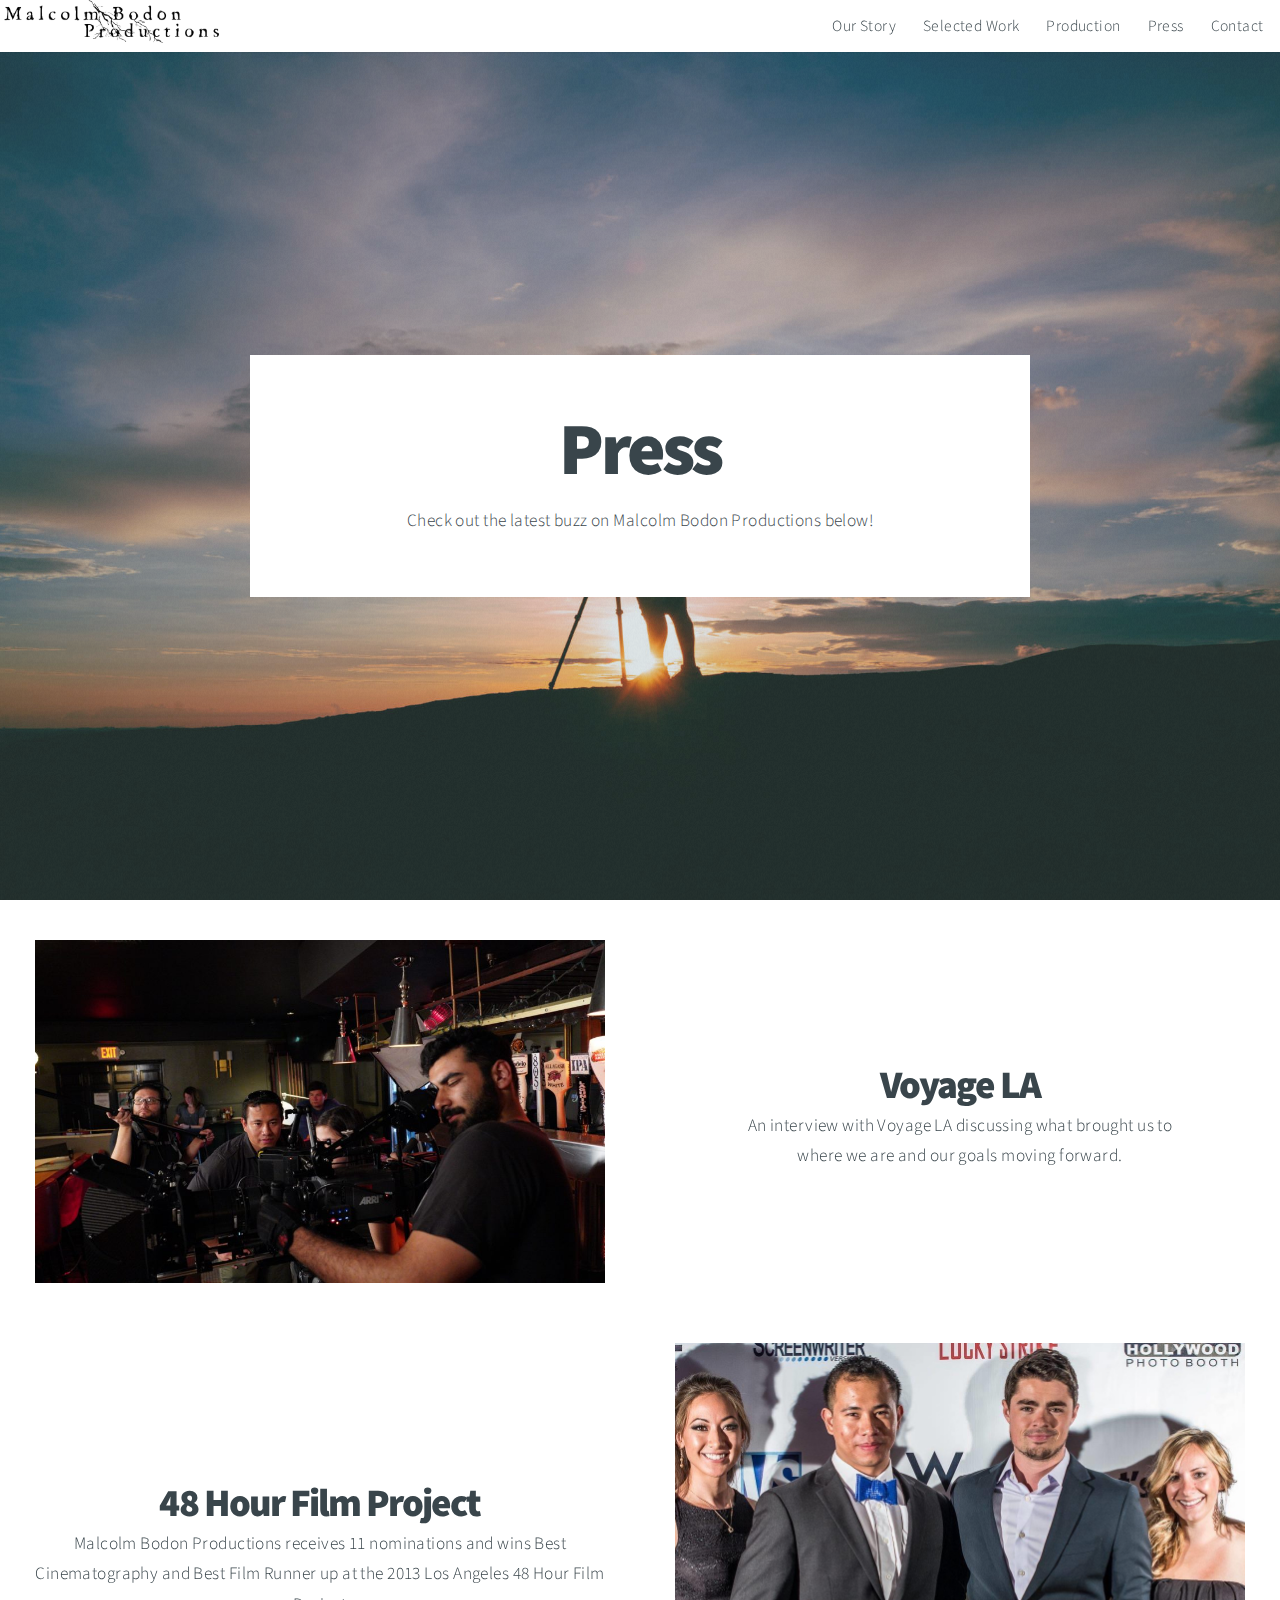
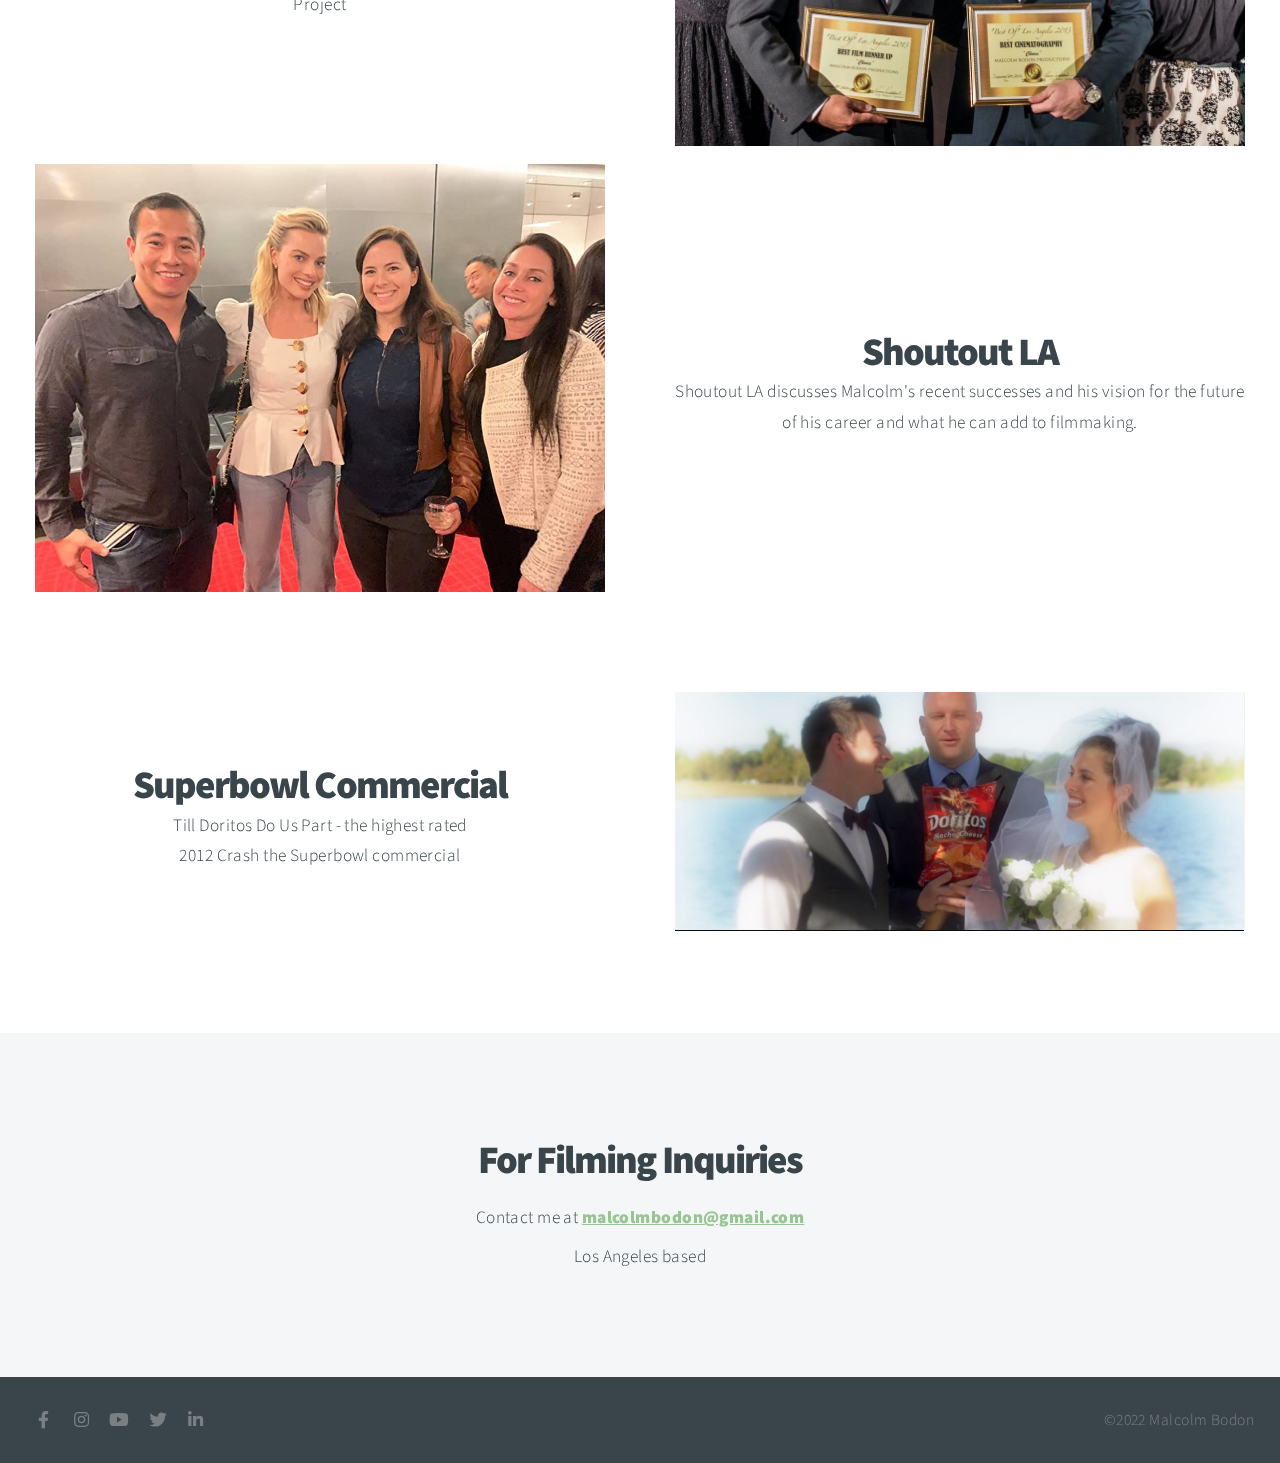
==== commit 8627dea1: "press 1.0 done" ====
--- a/press.html
+++ b/press.html
@@ -17,9 +17,9 @@
             <nav>
                 <ul>
                     <!-- <li><a href="#intro">Intro</a></li> -->
-                    <li><a href="#one">Our Story</a></li>
-                    <li><a href="#work">Selected Work</a></li>
-                    <li><a href="#two">Our Gallery</a></li>
+                    <li><a href="index.html#one">Our Story</a></li>
+                    <li><a href="index.html#work">Selected Work</a></li>
+                    <li><a href="index.html#two">Production</a></li>
                     <li><a href="press.html">Press</a></li>
                     <li><a href="#contact">Contact</a></li>
                 </ul>
@@ -78,7 +78,21 @@
                         Shoutout LA
                     </a></h2>
 
-                    An interview with Shoutout LA discussing Malcolm's recent successes and his vision for the future of his career and what he can add to filmmaking.
+                    Shoutout LA discusses Malcolm's recent successes and his vision for the future of his career and what he can add to filmmaking.
+                </div>
+            </div>
+
+            <div class="pressitem">
+                <div class="pressleft">
+                    <h2><a href="https://www.youtube.com/watch?v=wnU45_ejOAk">
+                        Superbowl Commercial
+                    </a></h2>
+
+                    Till Doritos Do Us Part - the highest rated<br>
+                    2012 Crash the Superbowl commercial
+                </div>
+                <div class="pressright cine">
+                    <a href="https://www.youtube.com/watch?v=wnU45_ejOAk"><img src="images/doritos.jpg" alt=""></a>
                 </div>
             </div>
 
@@ -86,91 +100,21 @@
 
 
 
-        <!-- <section id="one" class="main style2 right dark fullscreen">
-
-
-            <div class="content box style2">
-                <header>
-                    <a href="http://voyagela.com/interview/meet-malcolm-bodon-malcolm-bodon-productions-glendale/"><h2>Voyage LA</h2></a>
-                </header>				
-                <p>
-                    An interview with Voyage LA
-                    discussing what brought us to
-                    where we are and our goals
-                    moving forward.
-                </p>
-                <a href="http://voyagela.com/interview/meet-malcolm-bodon-malcolm-bodon-productions-glendale/"><img src="images/voyagela.jpg" alt=""></a>
-            </div> -->
-
-            
-            <!-- <a href="#work" class="button style2 down anchored">Next</a> -->
-
-
-            <!-- <a href="#contact" class="button style2 down anchored">Next</a> -->
-<!-- 
-        </section> -->
 
 
 
 
+   
 
-    <!-- Work -->
-        <section id="work" class="main style3 dark primary">
-            <div class="content">
-                <header>
-                    <h2>Selected Work</h2>
-                </header>
-
-                <!-- Gallery  -->
-                    <div class="gallery">
-                        <article class="from-left">								
-                            <a href="images/fulls/01.jpg" class="image fit"><img src="images/thumbs/pchthumb2.jpg" title="Vel Venenatis Cep" alt="" /></a>
-                        </article>
-
-                        <article class="from-right">
-                            <a href="images/fulls/02.jpg" class="image fit"><img src="images/thumbs/disrespectthumb2.jpg" title="Pellentesque at" alt="" /></a>
-                        </article>
-
-                        <article class="from-left">
-                            <a href="images/fulls/03.jpg" class="image fit"><img src="images/thumbs/doritosthumb.jpg" title="Cep Aenean" alt="" /></a>
-                        </article>
-
-                        <article class="from-right">
-                            <a href="images/fulls/04.jpg" class="image fit"><img src="images/thumbs/48hoursthumb.jpg" title="Augue ut" alt="" /></a>
-                        </article>
-                        
-                        <article class="from-left">
-                            <a href="images/fulls/05.jpg" class="image fit"><img src="images/thumbs/realestatethumb.jpg" title="Sit porttitor magna" alt="" /></a>
-                        </article>
-
-                        <article class="from-right">
-                            <a href="images/fulls/06.jpg" class="image fit"><img src="images/thumbs/thomasthumb.jpg" title="Nibh ut" alt="" /></a>
-                        </article>
-                    </div>
-
-            </div>
-        </section>
-
-
-        <!-- Two -->
-        <section id="two" class="main style2 left dark fullscreen">
-            <div class="content box style2">
-                <header>
-                    <h2>Our Production</h2>
-                </header>
-                <p>Lorem ipsum dolor sit amet et sapien sed elementum egestas dolore condimentum.
-                Fusce blandit ultrices sapien, in accumsan orci rhoncus eu. Sed sodales venenatis arcu,
-                id varius justo euismod in. Curabitur egestas consectetur magna.</p>
-            </div>
-            <!-- <a href="#contact" class="button style2 down anchored">Next</a> -->
-        </section>
 
     <!-- Contact -->
         <section id="contact" class="main style3 secondary">
             <div class="content">
                 <header>
                     <h2>For Filming Inquiries</h2>
-                    <p>Contact me at <a href="mailto:malcolmbodon@gmail.com">malcolmbodon@gmail.com</a></p>
+                    <p>Contact me at 
+                        <strong><a href="mailto:malcolmbodon@gmail.com">malcolmbodon@gmail.com</a></strong>
+                    </p>
                     Los Angeles based
                 </header>
 
@@ -199,14 +143,13 @@
         <footer id="footer">
 
             <!-- Icons -->
-                <ul class="icons">
-                    <li><a href="https://www.facebook.com/MalcolmBodonProductions/?eid=ARCczdDmvry6tnlQX-qGJ8RZg99EtWDTx_mjXSnYYWXv8owt_AMMhQdPFVvLo8wcRKx9JN3io4I1MgIs&timeline_context_item_type=intro_card_work&timeline_context_item_source=39705568&fref=tag" class="icon brands fa-facebook-f"><span class="label">Facebook</span></a></li>
-                    <li><a href="https://www.instagram.com/malcolmbodon/" class="icon brands fa-instagram"><span class="label">Instagram</span></a></li>
-                    <li><a href="https://www.youtube.com/malcolmbodon" class="icon brands fa-youtube"><span class="label">Youtube</span></a></li>
-                
-                    <!-- <li><a href="#" class="icon brands fa-twitter"><span class="label">Twitter</span></a></li>
-                    <li><a href="#" class="icon brands fa-linkedin-in"><span class="label">LinkedIn</span></a></li> -->
-                </ul>
+            <ul class="icons">
+                <li><a href="https://www.facebook.com/MalcolmBodonProductions/?eid=ARCczdDmvry6tnlQX-qGJ8RZg99EtWDTx_mjXSnYYWXv8owt_AMMhQdPFVvLo8wcRKx9JN3io4I1MgIs&timeline_context_item_type=intro_card_work&timeline_context_item_source=39705568&fref=tag" class="icon brands fa-facebook-f"><span class="label">Facebook</span></a></li>
+                <li><a href="https://www.instagram.com/malcolmbodon/" class="icon brands fa-instagram"><span class="label">Instagram</span></a></li>
+                <li><a href="https://www.youtube.com/malcolmbodon" class="icon brands fa-youtube"><span class="label">Youtube</span></a></li>
+                <li><a href="https://twitter.com/malcolmbodon?lang=en" class="icon brands fa-twitter"><span class="label">Twitter</span></a></li>
+                <li><a href="https://www.linkedin.com/in/malcolmbodon/" class="icon brands fa-linkedin-in"><span class="label">LinkedIn</span></a></li>
+            </ul>
 
             <!-- Menu -->
                 <ul class="menu">
--- a/assets/css/main.css
+++ b/assets/css/main.css
@@ -2306,7 +2306,7 @@
 
 	#contact {
 		overflow: hidden;
-		padding-bottom: 0;
+		padding-bottom: 4em;
 	}
 
 		#contact .box {
@@ -2354,8 +2354,7 @@
 
 	.pressitem {
 		display: flex;
-		height: 20em;
-		margin-bottom: 2em;
+		height: 25em;
 	}
 
 	.pressleft, .pressright {
@@ -2365,12 +2364,42 @@
 		padding-right: 2em;
 		padding-left: 2em;
 		text-align: center;
-		align-items: center;
 		justify-content: center;
 	}
 
 	#press img {
 		max-width:100%;
-		height: auto;
-	}
-
+		max-height:auto;
+	}
+
+	@media screen and (max-width: 736px) {
+
+		.pressitem {
+			height: 15em;
+		}
+
+		.pressleft, .pressright {
+			padding-right: 1em;
+			padding-left: 1em;
+		}
+
+	}
+
+	@media screen and (max-width: 480px) {
+
+		.pressitem {
+			height: 15em;
+		}
+
+		.pressleft, .pressright {
+			padding-right: .5em;
+			padding-left: .5em;
+		}
+	}
+
+/* Production */
+
+ .production img {
+ 	max-width: 100%;
+ 	max-height: auto;
+ }
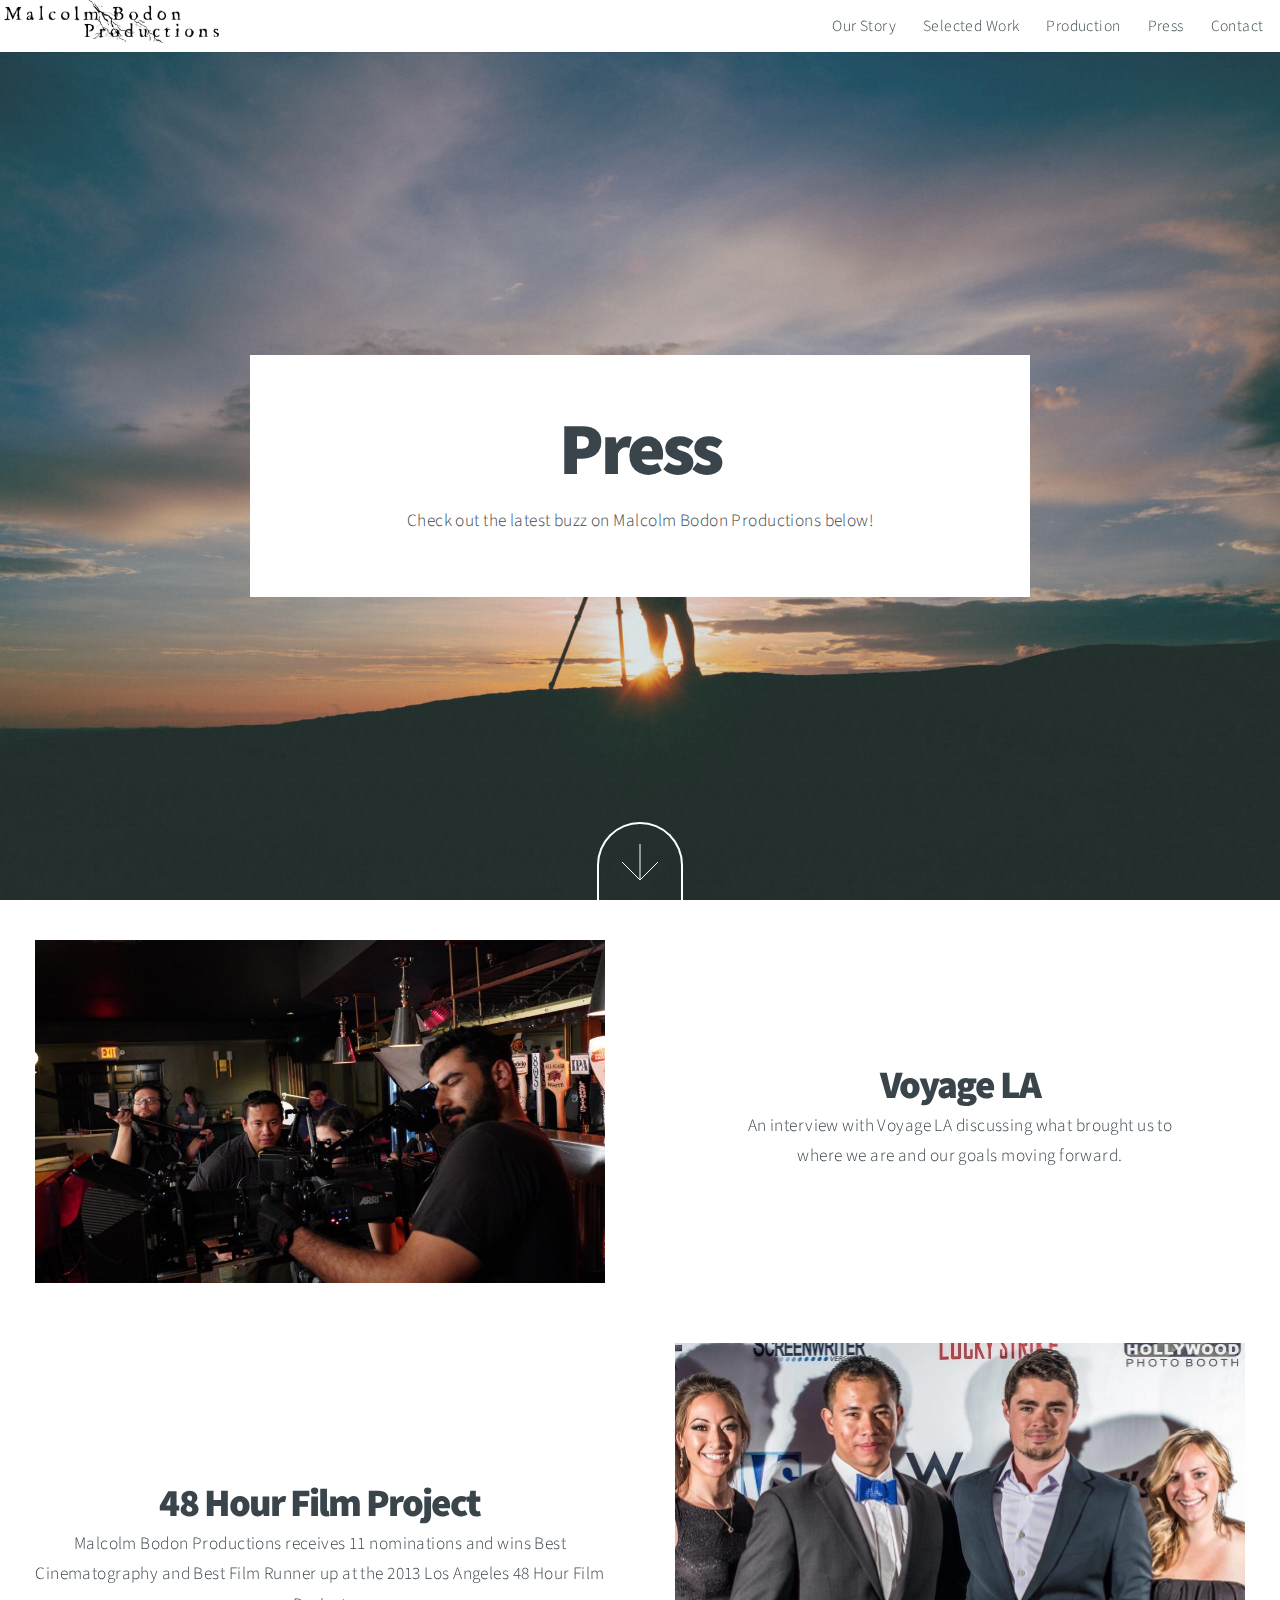
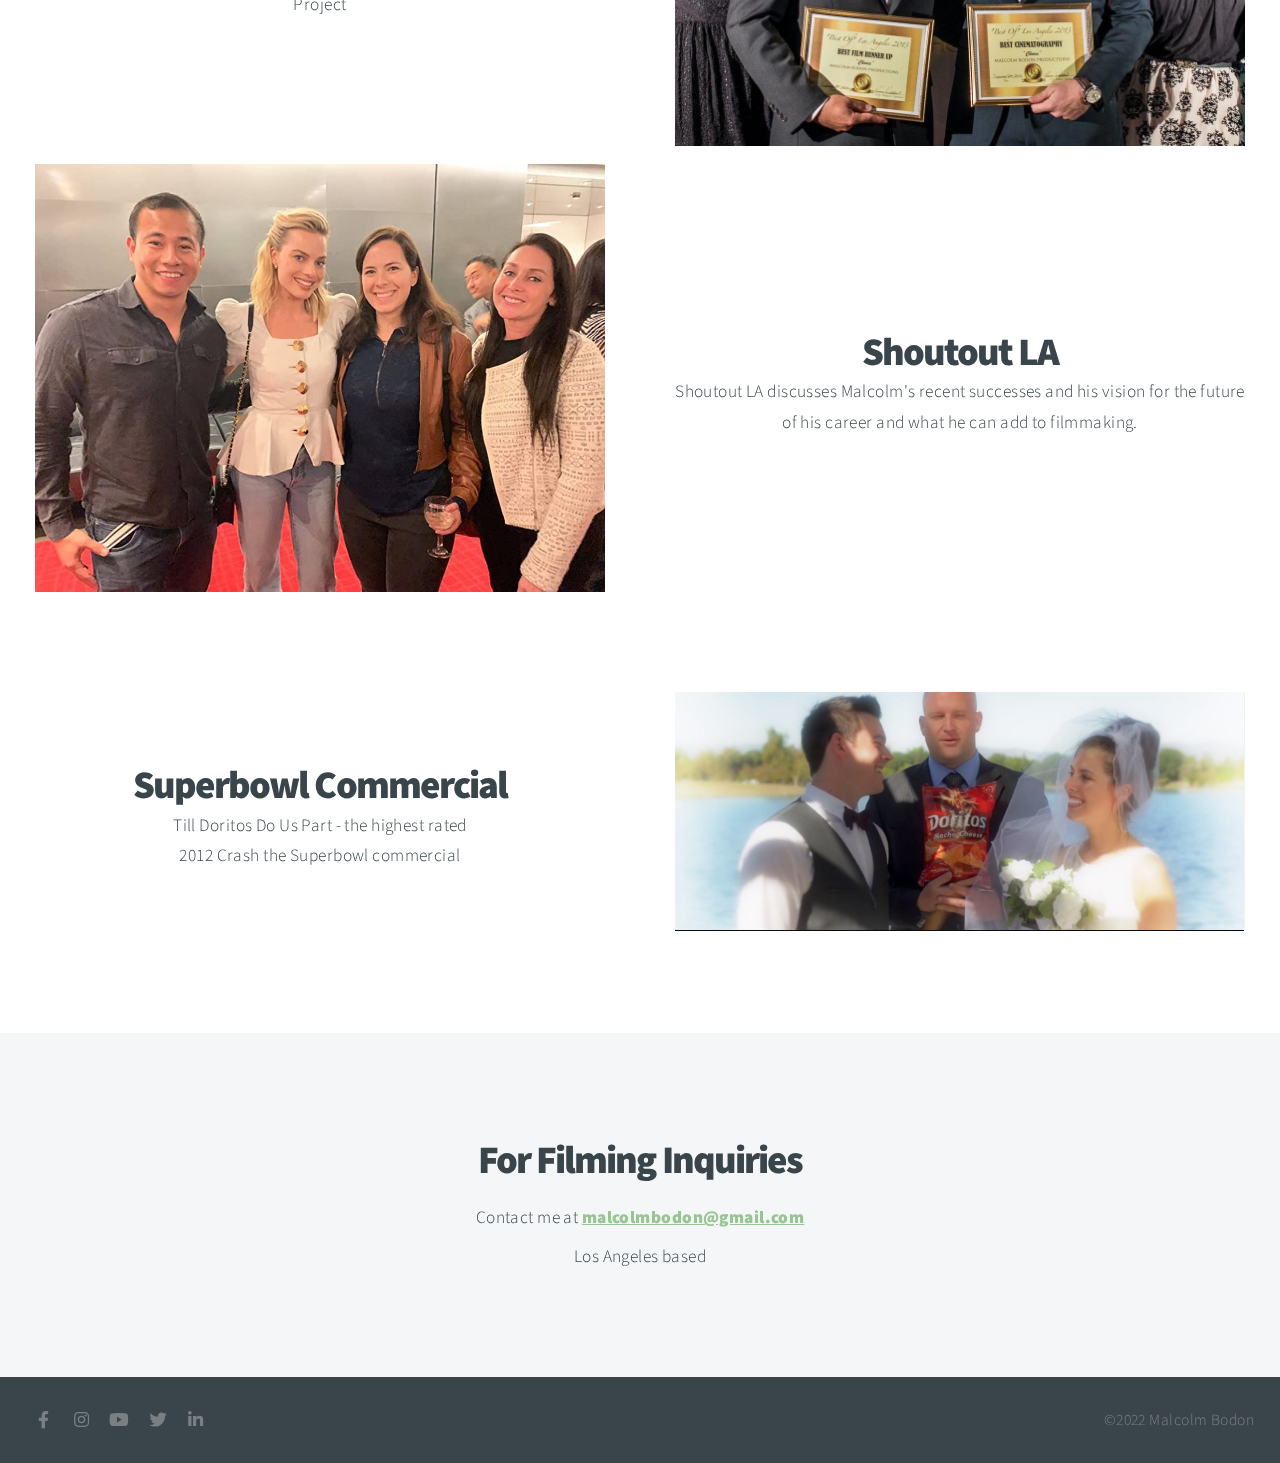
==== commit 6868543f: "add scroll arrows" ====
--- a/press.html
+++ b/press.html
@@ -36,7 +36,7 @@
                     Check out the latest buzz on Malcolm Bodon Productions below!
                 </p>
             </div>
-            <!-- <a href="#work" class="button style2 down anchored">Next</a> -->
+            <a href="#press" class="button style2 down anchored">More</a>
         </section>
 
     <!-- One -->
@@ -95,7 +95,6 @@
                     <a href="https://www.youtube.com/watch?v=wnU45_ejOAk"><img src="images/doritos.jpg" alt=""></a>
                 </div>
             </div>
-
         </section>
 
 
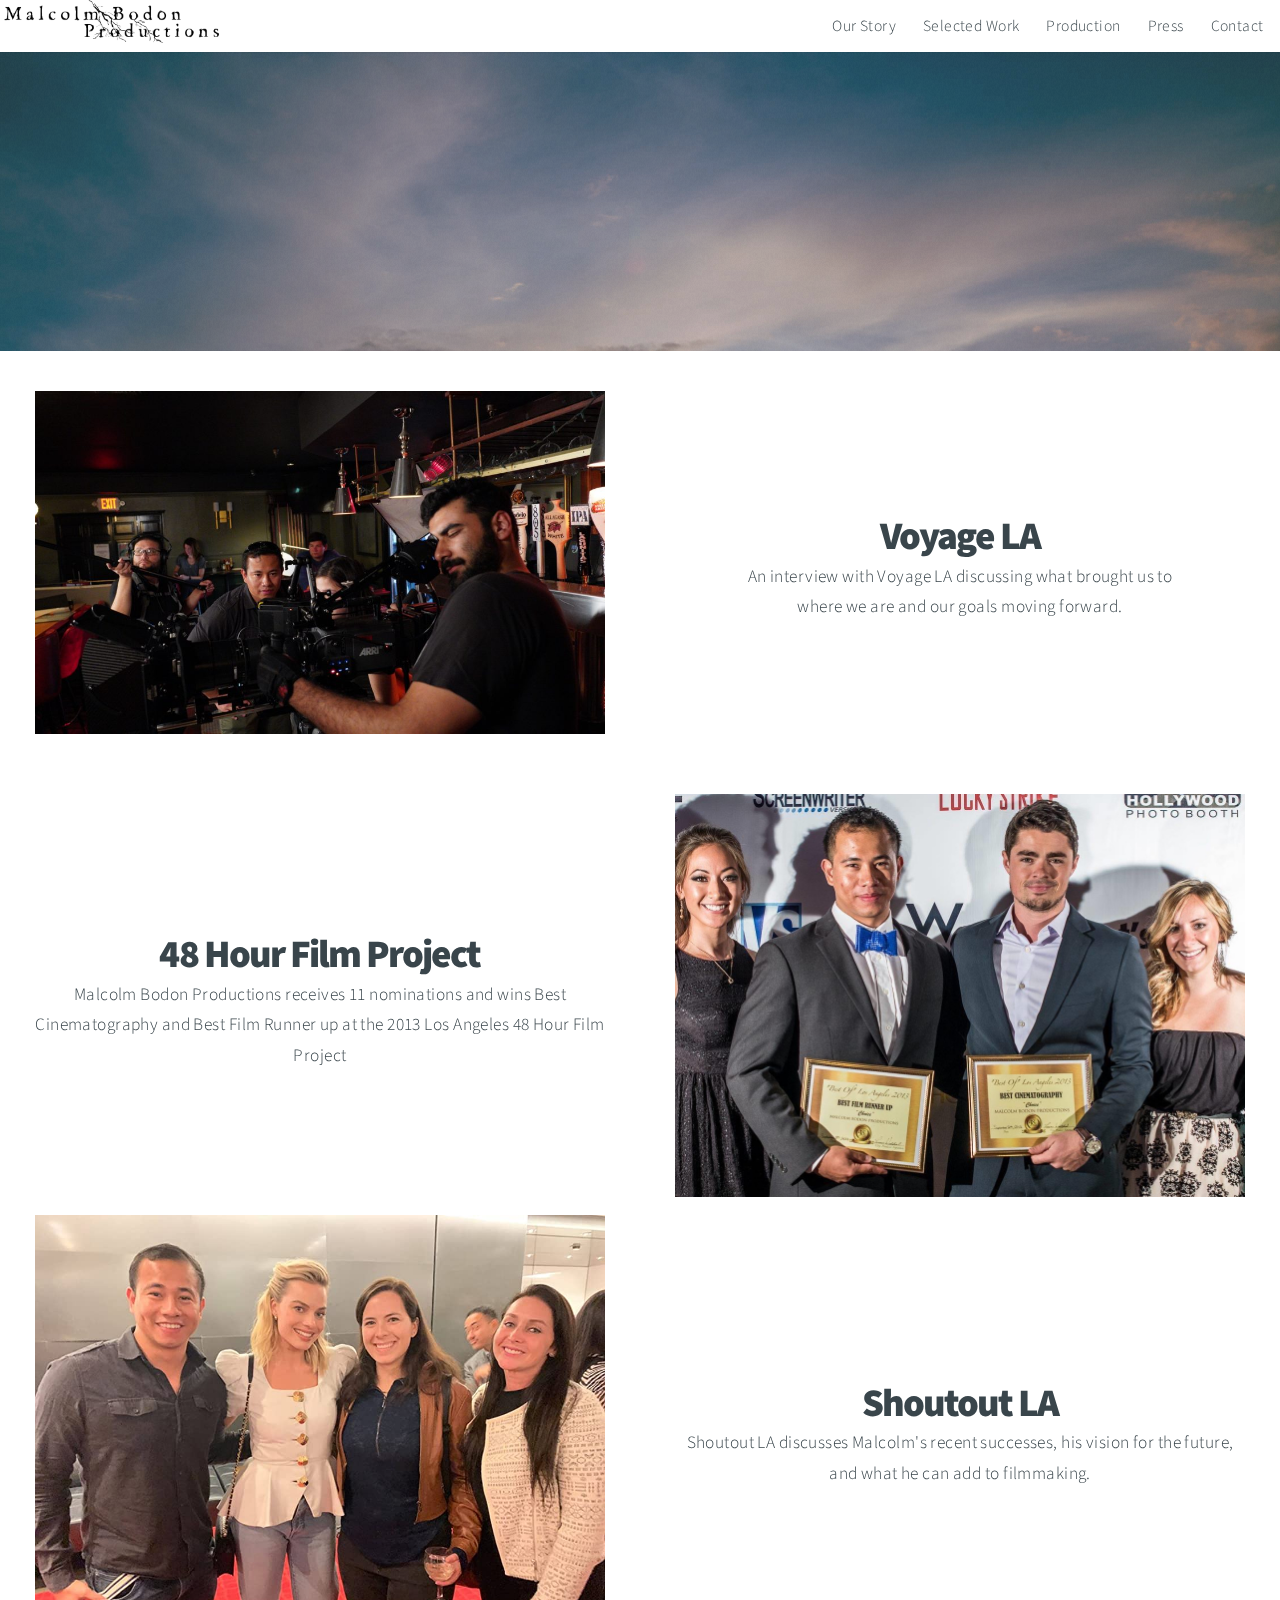
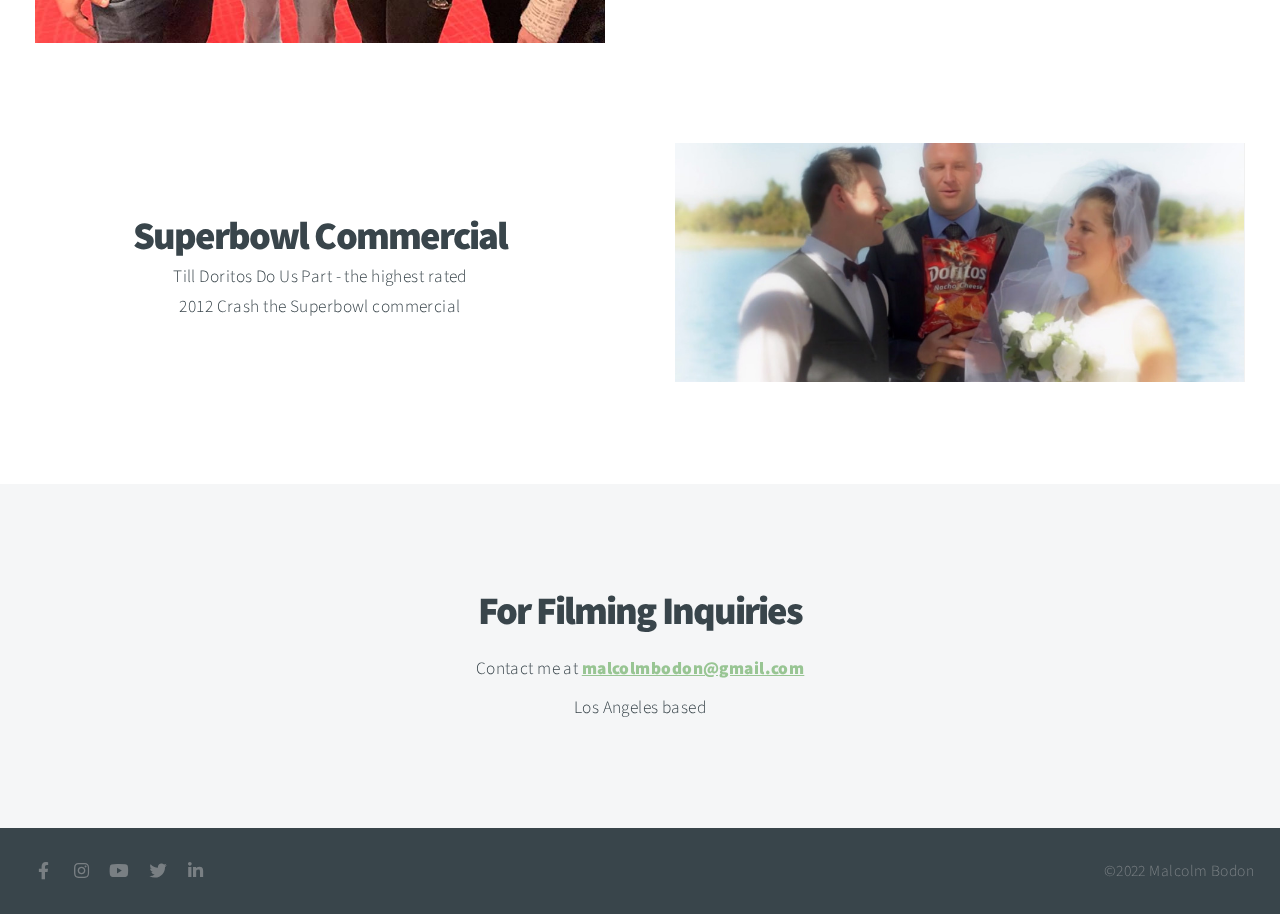
==== commit 09a61775: "stage for youtube" ====
--- a/press.html
+++ b/press.html
@@ -13,7 +13,7 @@
 
     <!-- Header -->
         <header id="header">
-            <img src="images/mjbproductions.webp" alt="">
+            <a href="index.html"><img src="images/mjbproductions.webp" alt=""></a>
             <nav>
                 <ul>
                     <!-- <li><a href="#intro">Intro</a></li> -->
@@ -27,17 +27,31 @@
         </header>
 
     <!-- Intro -->
+<!-- 
+
         <section id="intro" class="main style1 dark fullscreen">
             <div class="content box style2">
                 <header>
                     <h2>Press</h2>
                 </header>				
                 <p>
-                    Check out the latest buzz on Malcolm Bodon Productions below!
+                    In the Know
                 </p>
             </div>
             <a href="#press" class="button style2 down anchored">More</a>
         </section>
+ -->
+
+ <section id="intro" class="main style1 dark">
+    <div class="content box style2">
+        <header>
+            <h2>Press</h2>
+        </header>				
+
+    </div>
+</section>
+
+
 
     <!-- One -->
         <section id="press">
@@ -78,7 +92,7 @@
                         Shoutout LA
                     </a></h2>
 
-                    Shoutout LA discusses Malcolm's recent successes and his vision for the future of his career and what he can add to filmmaking.
+                    Shoutout LA discusses Malcolm's recent successes, his vision for the future, and what he can add to filmmaking.
                 </div>
             </div>
 
--- a/assets/css/main.css
+++ b/assets/css/main.css
@@ -2403,3 +2403,16 @@
  	max-width: 100%;
  	max-height: auto;
  }
+
+ #pressintro {
+	background: url("images/overlay.png"), url("../../images/filmsillo2.jpg");
+
+
+
+	/* background: url("images/overlay.png"), url("../../images/intro.jpg"); */
+	background-size: 256px 256px, cover;
+	background-attachment: fixed, fixed;
+	background-position: top left, bottom center;
+	background-repeat: repeat, no-repeat;
+
+}